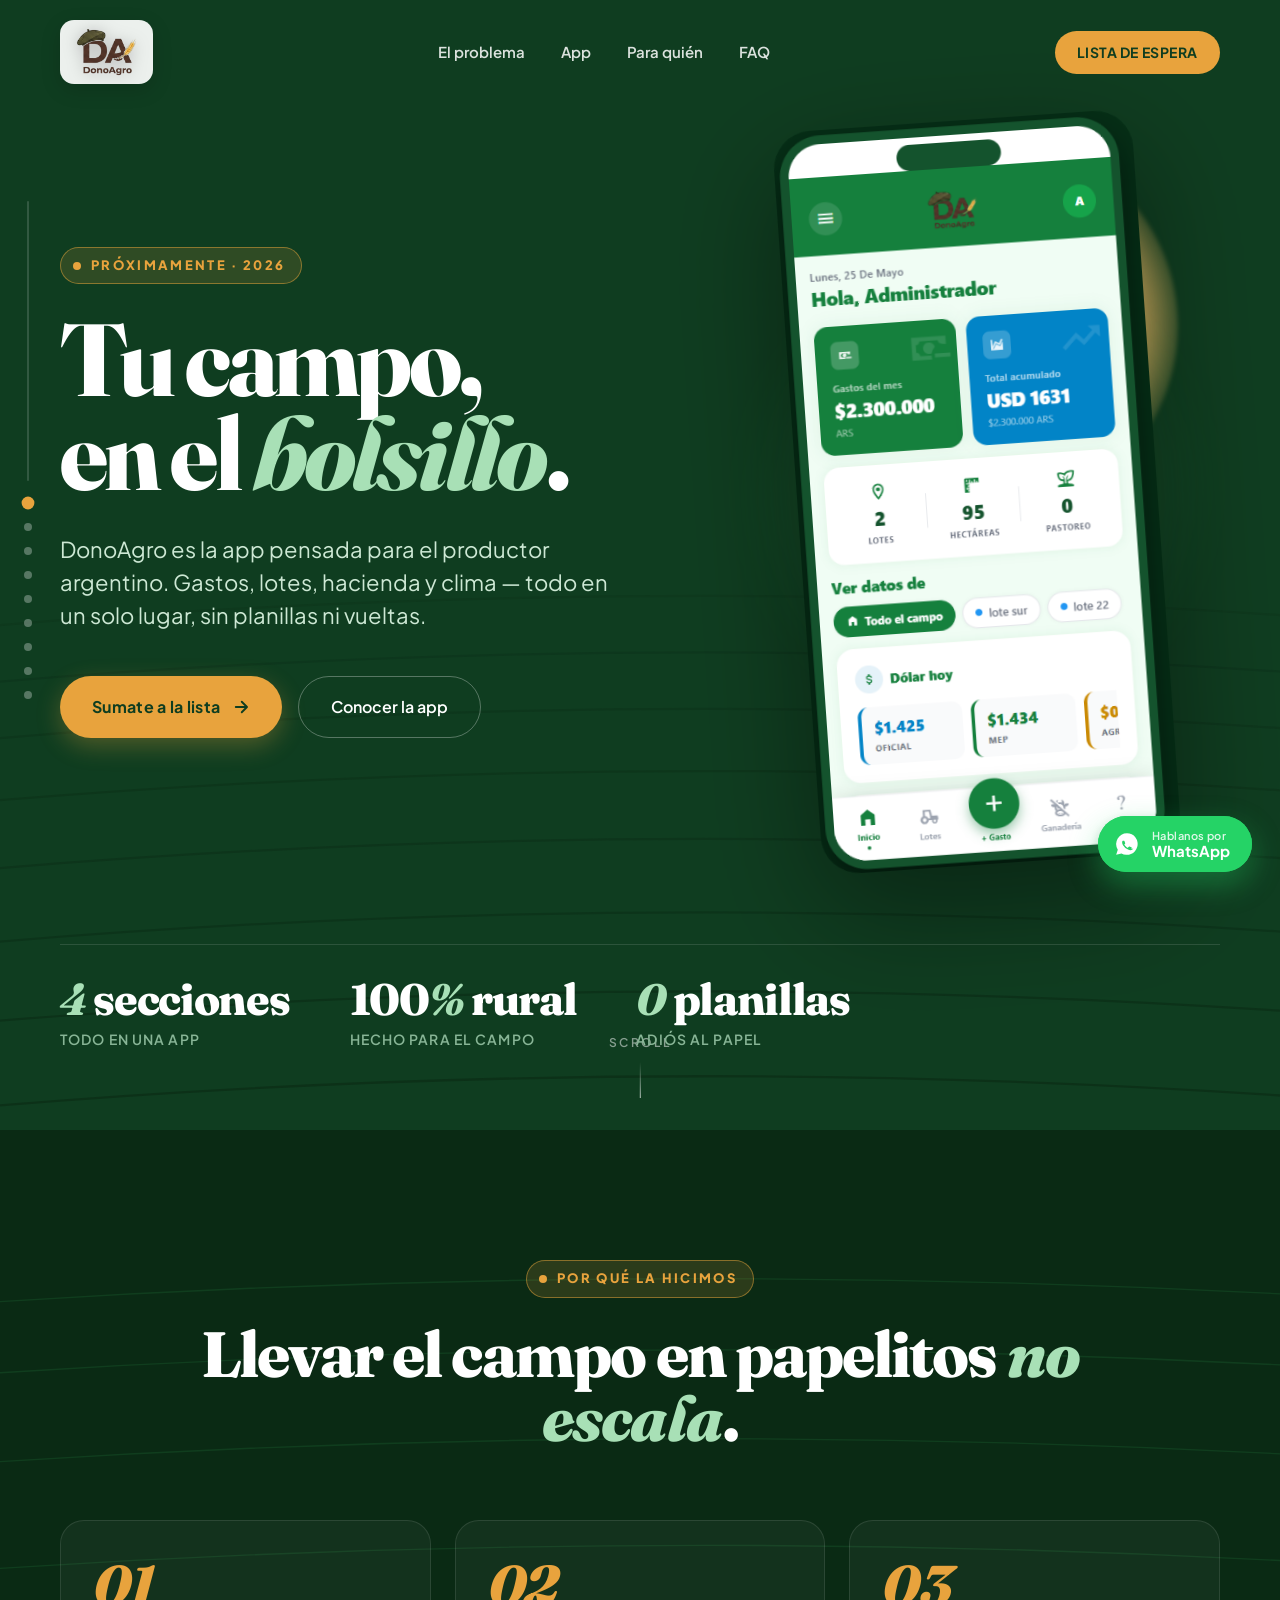
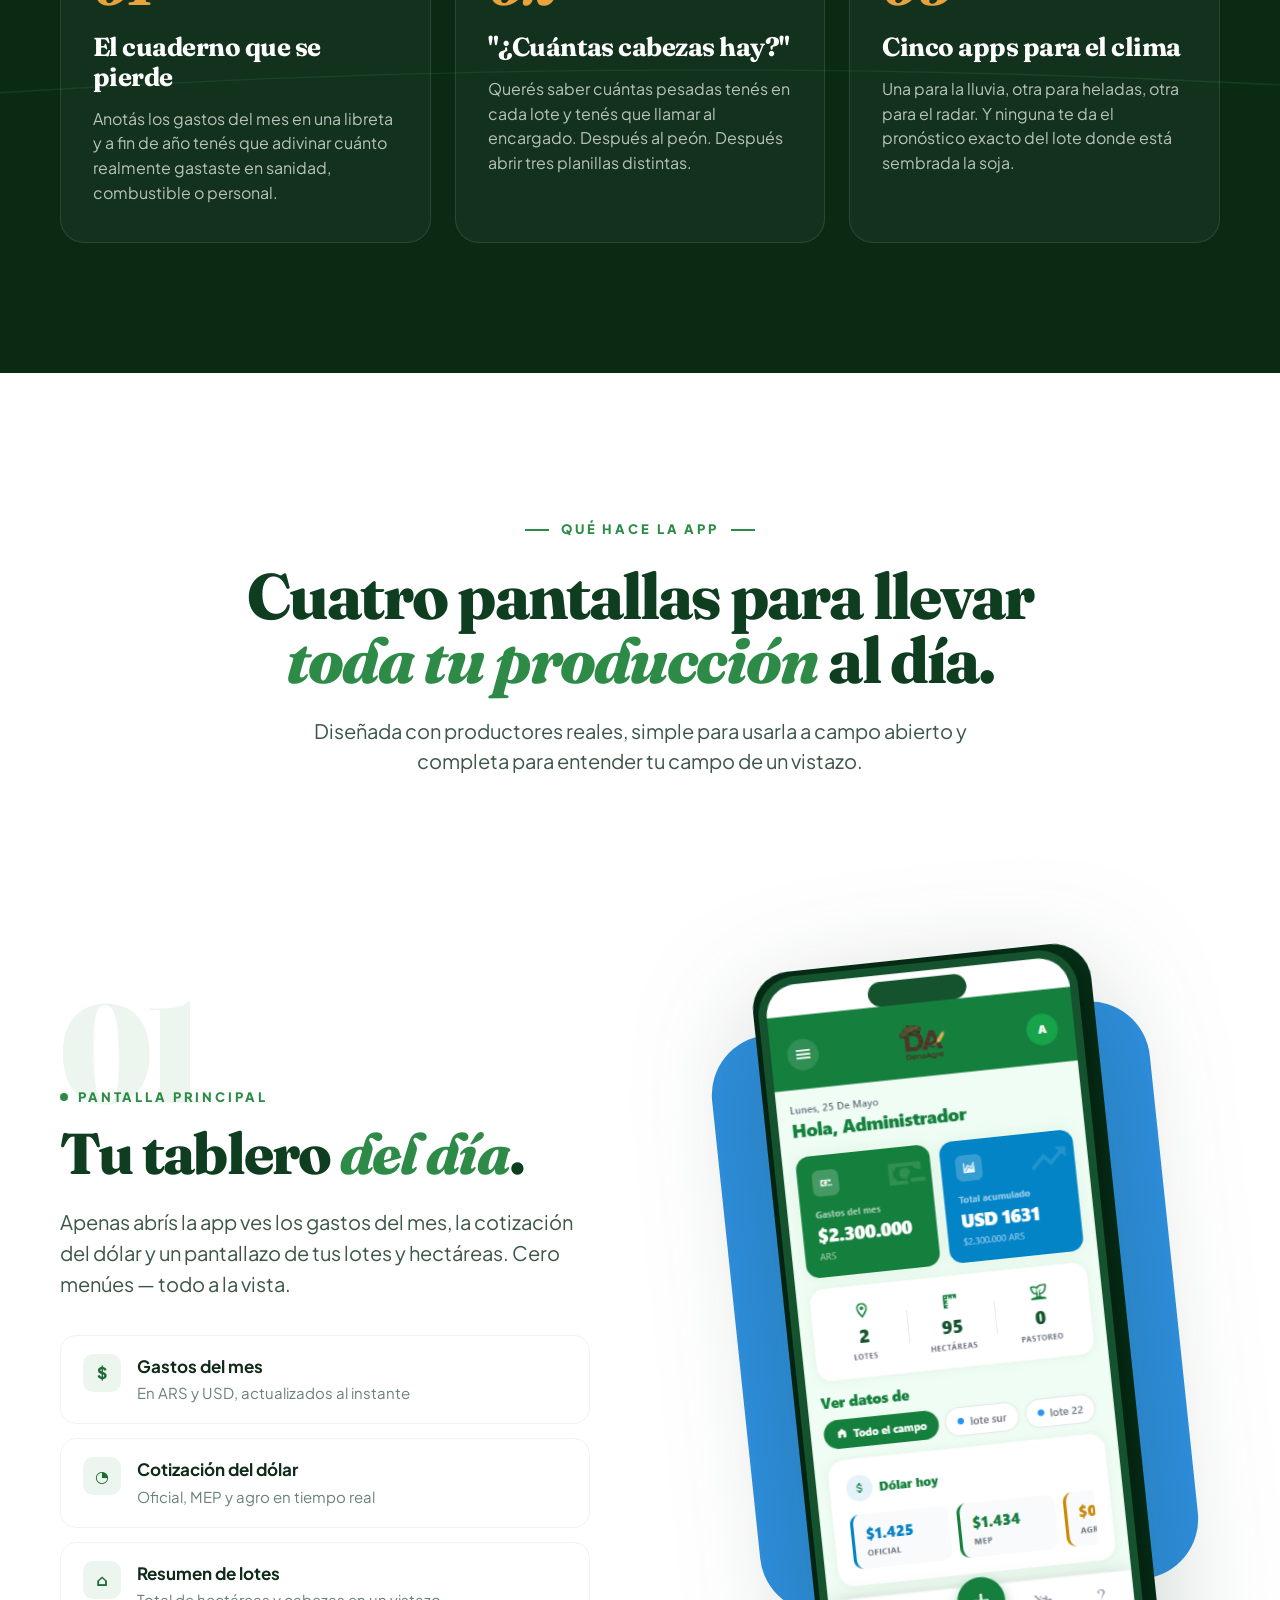
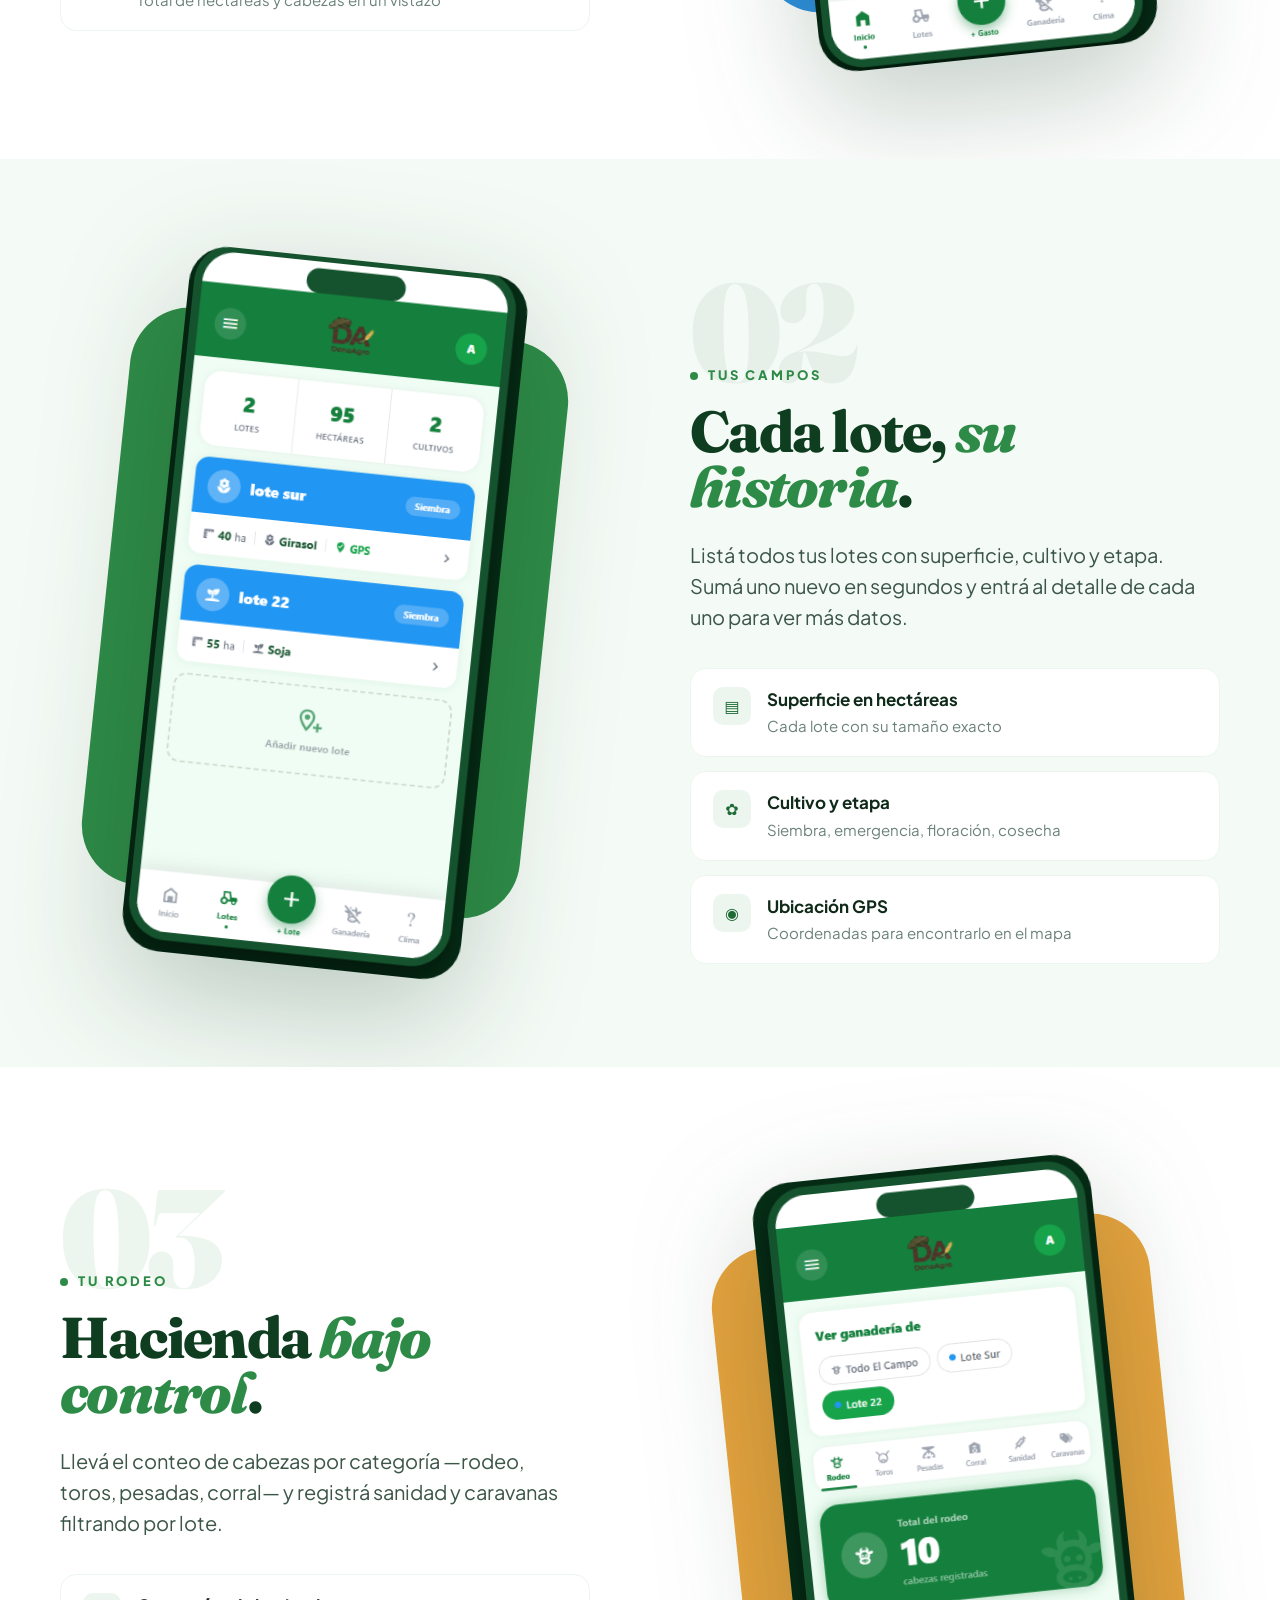
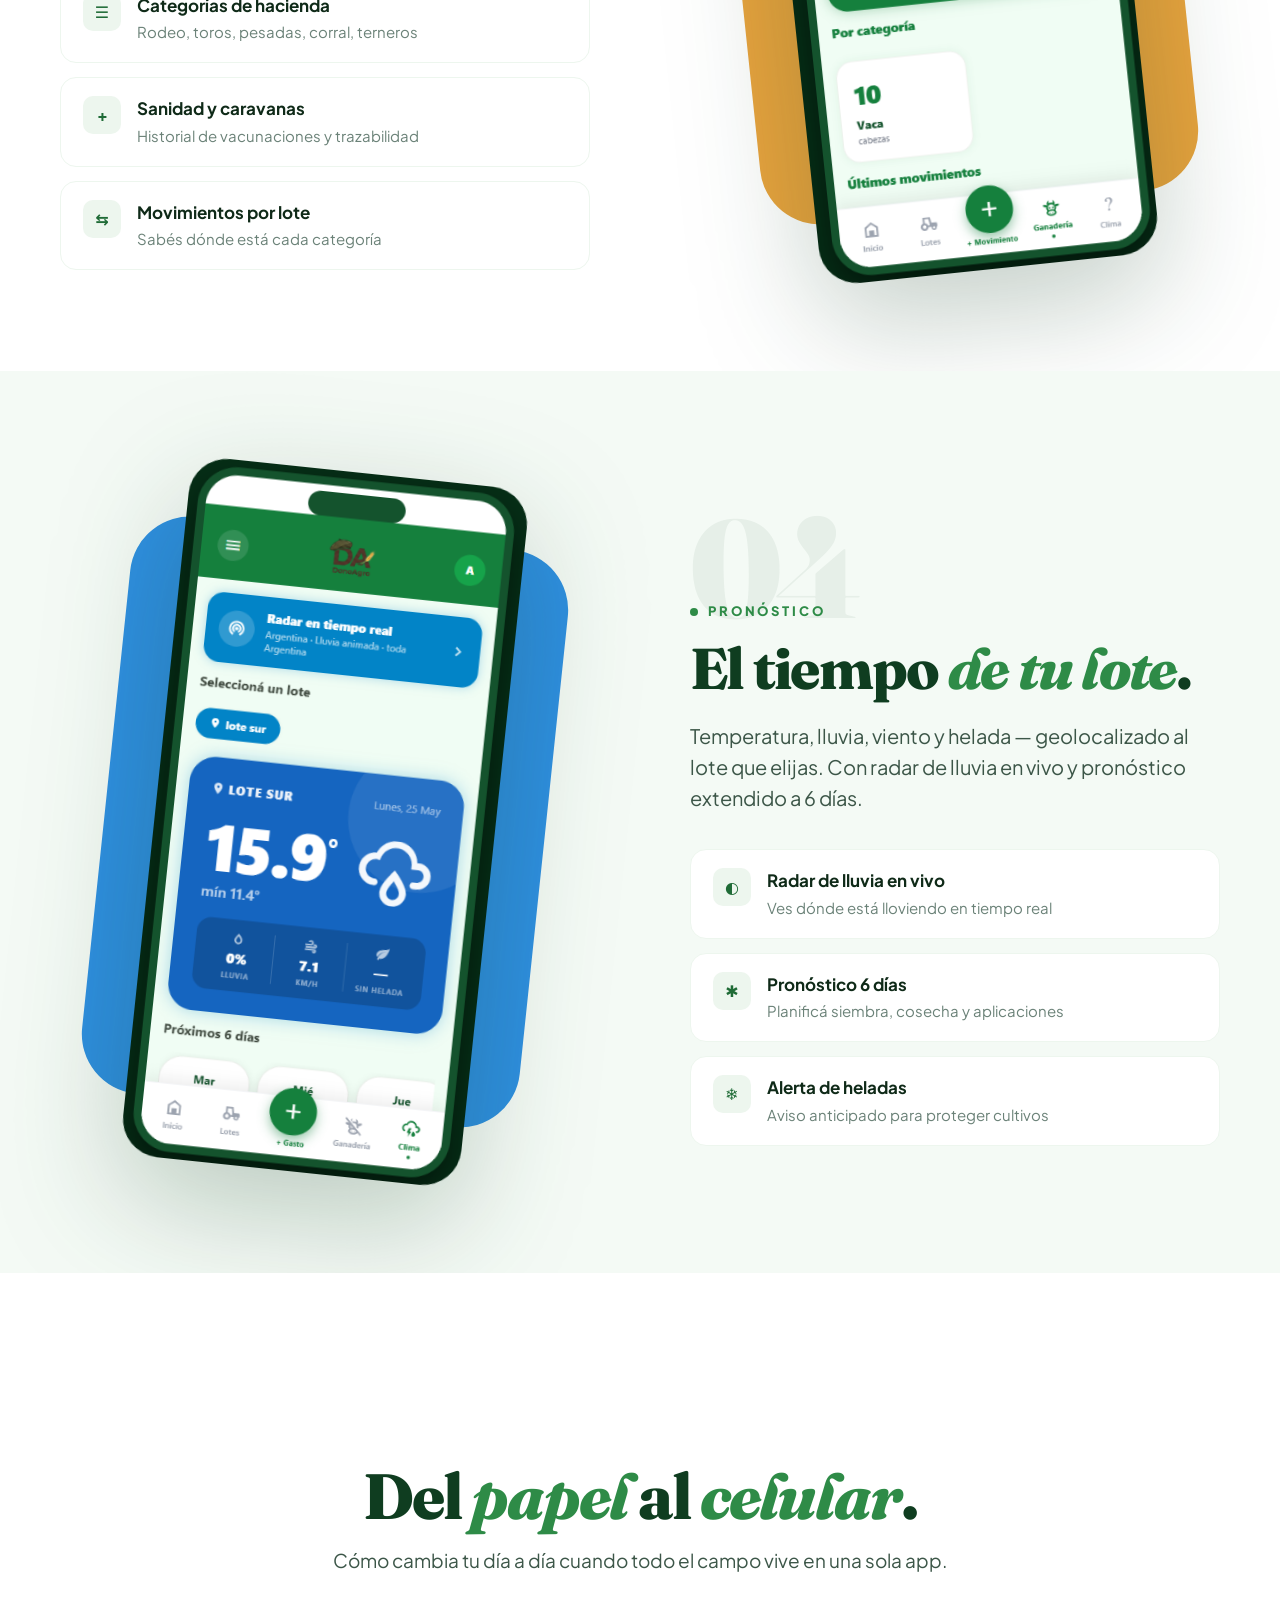
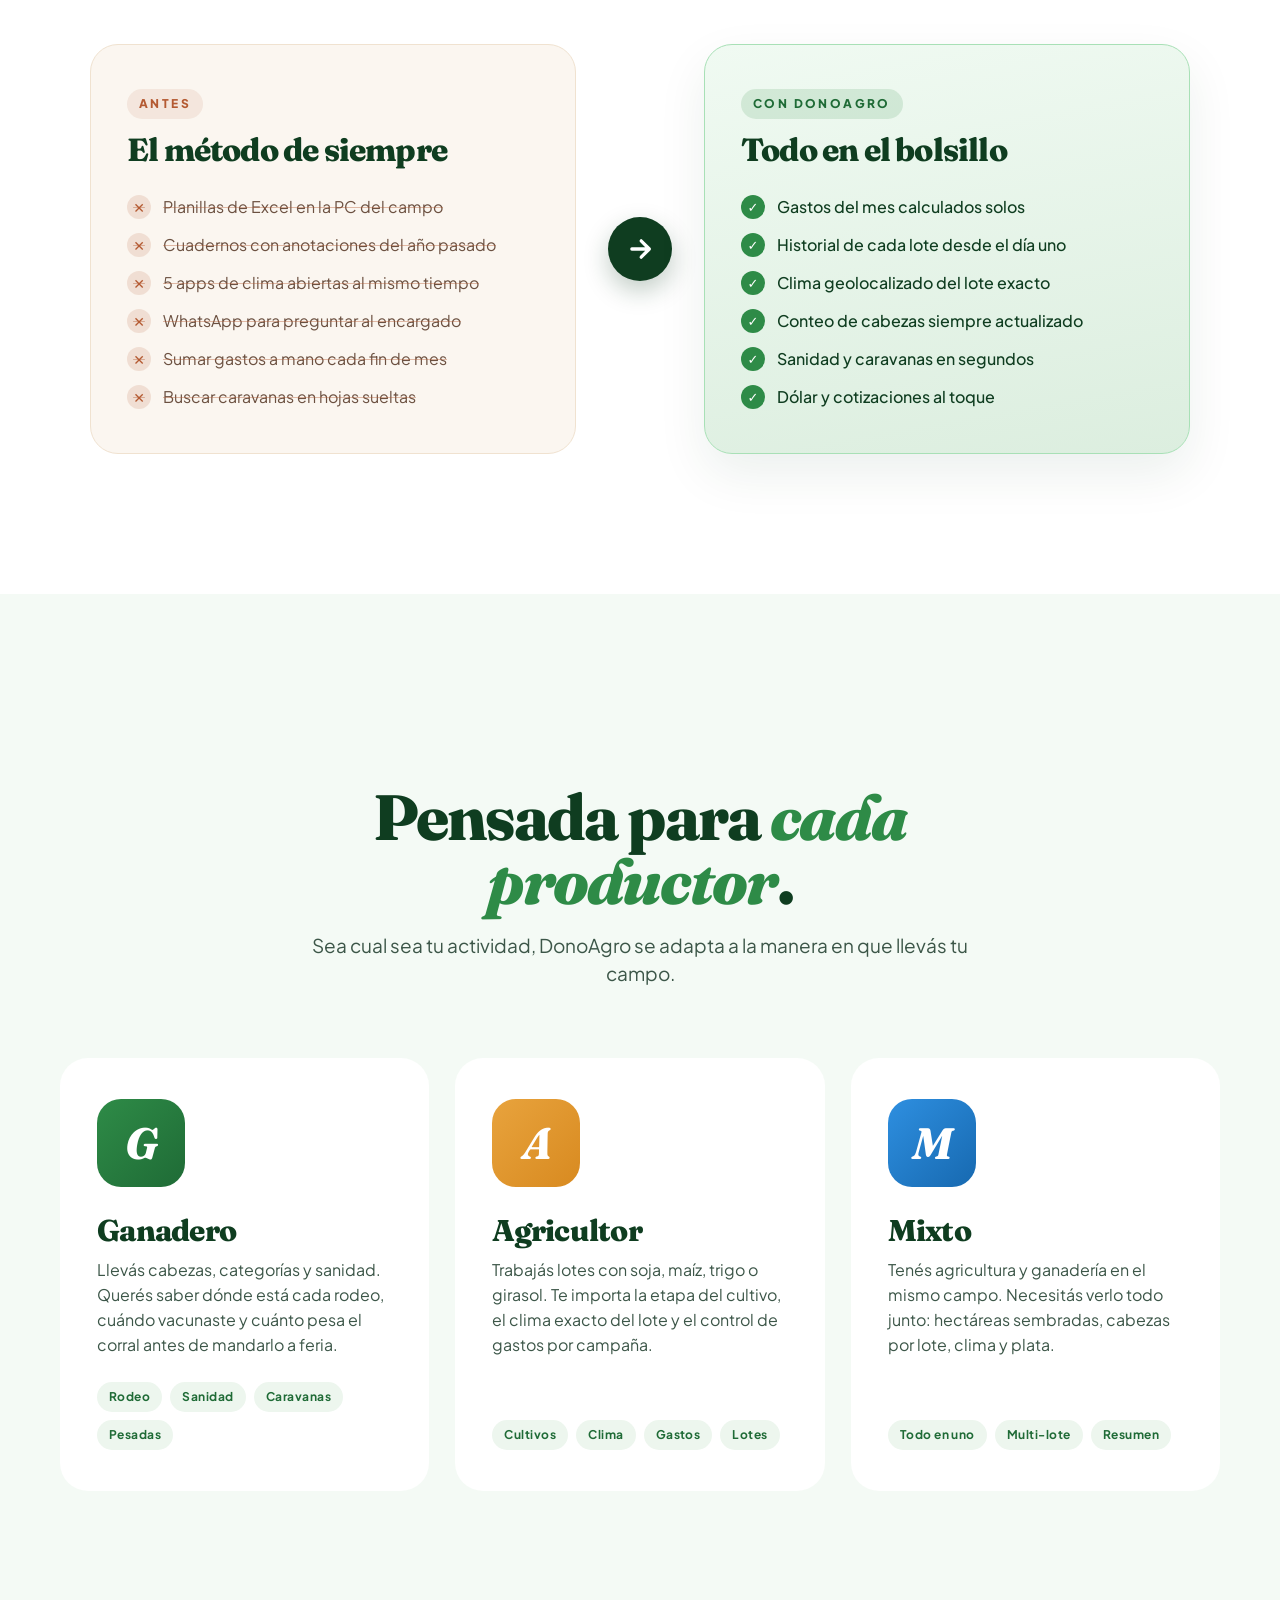
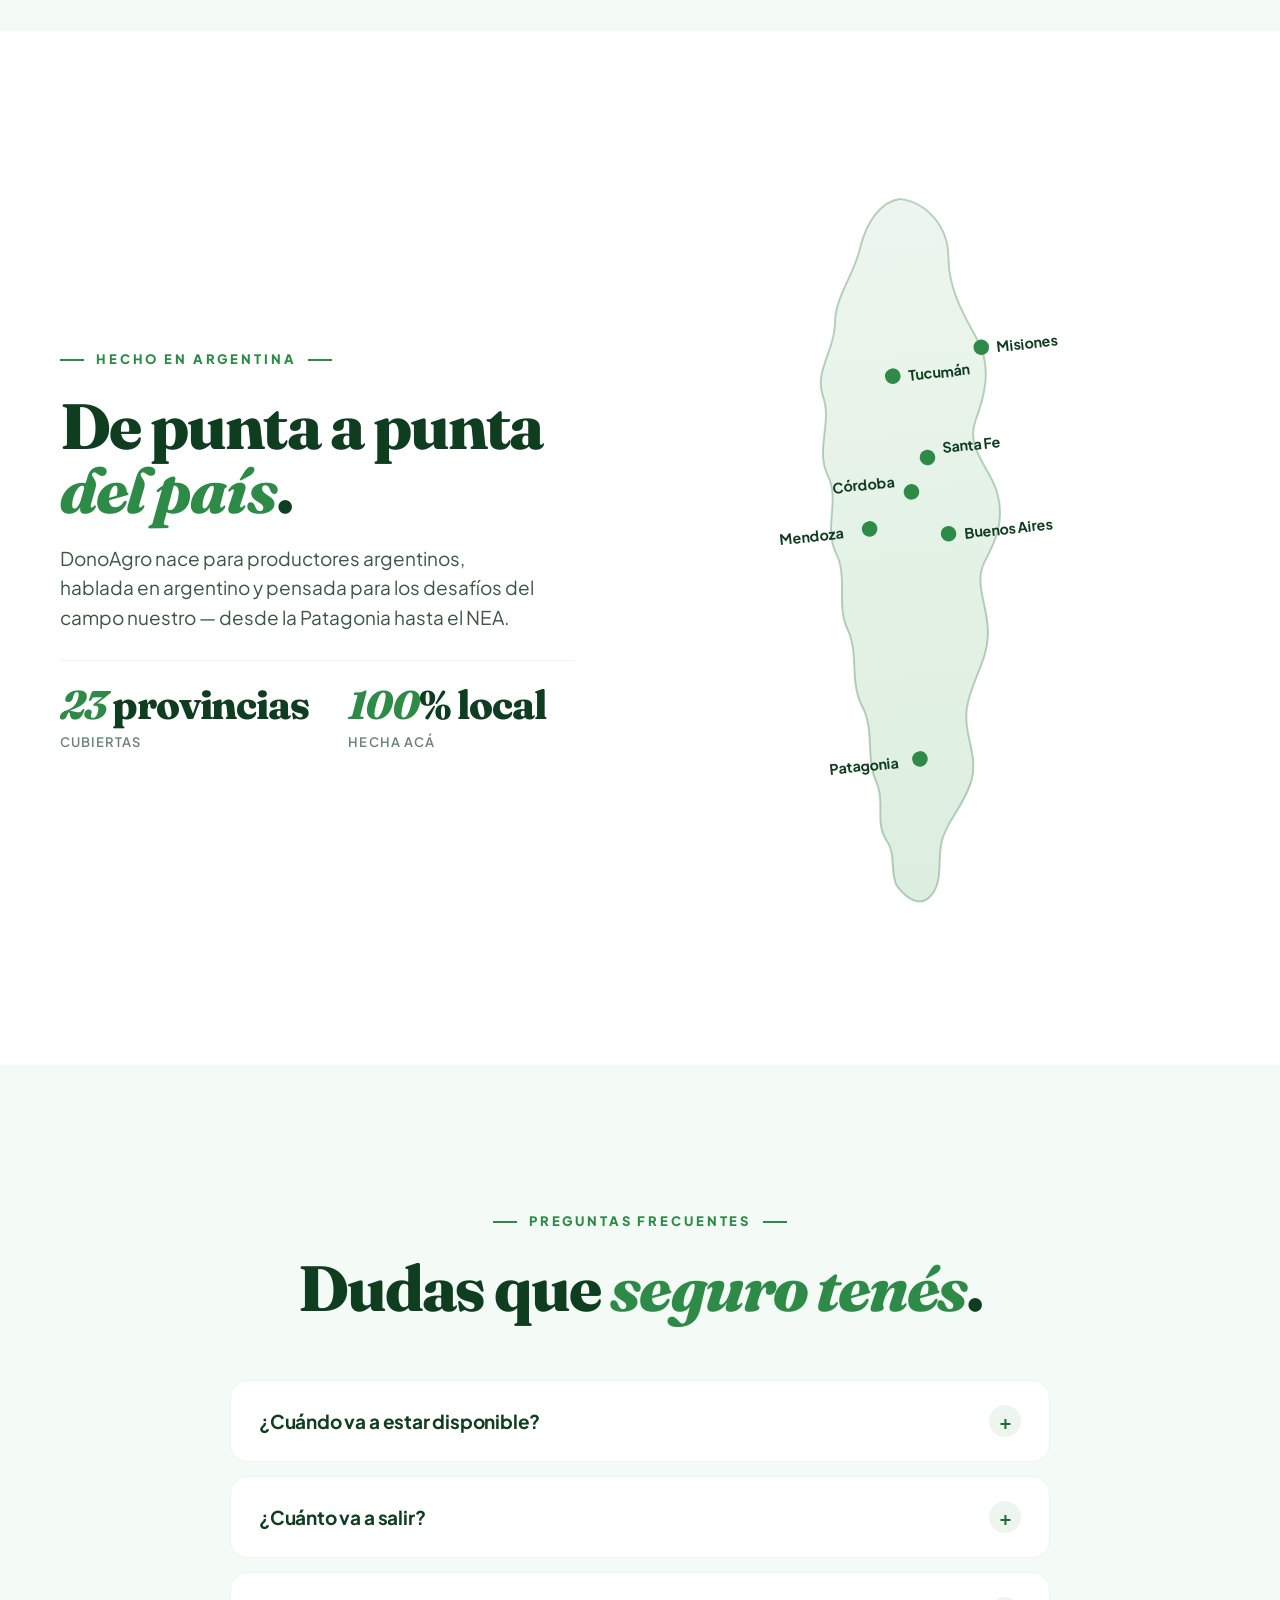
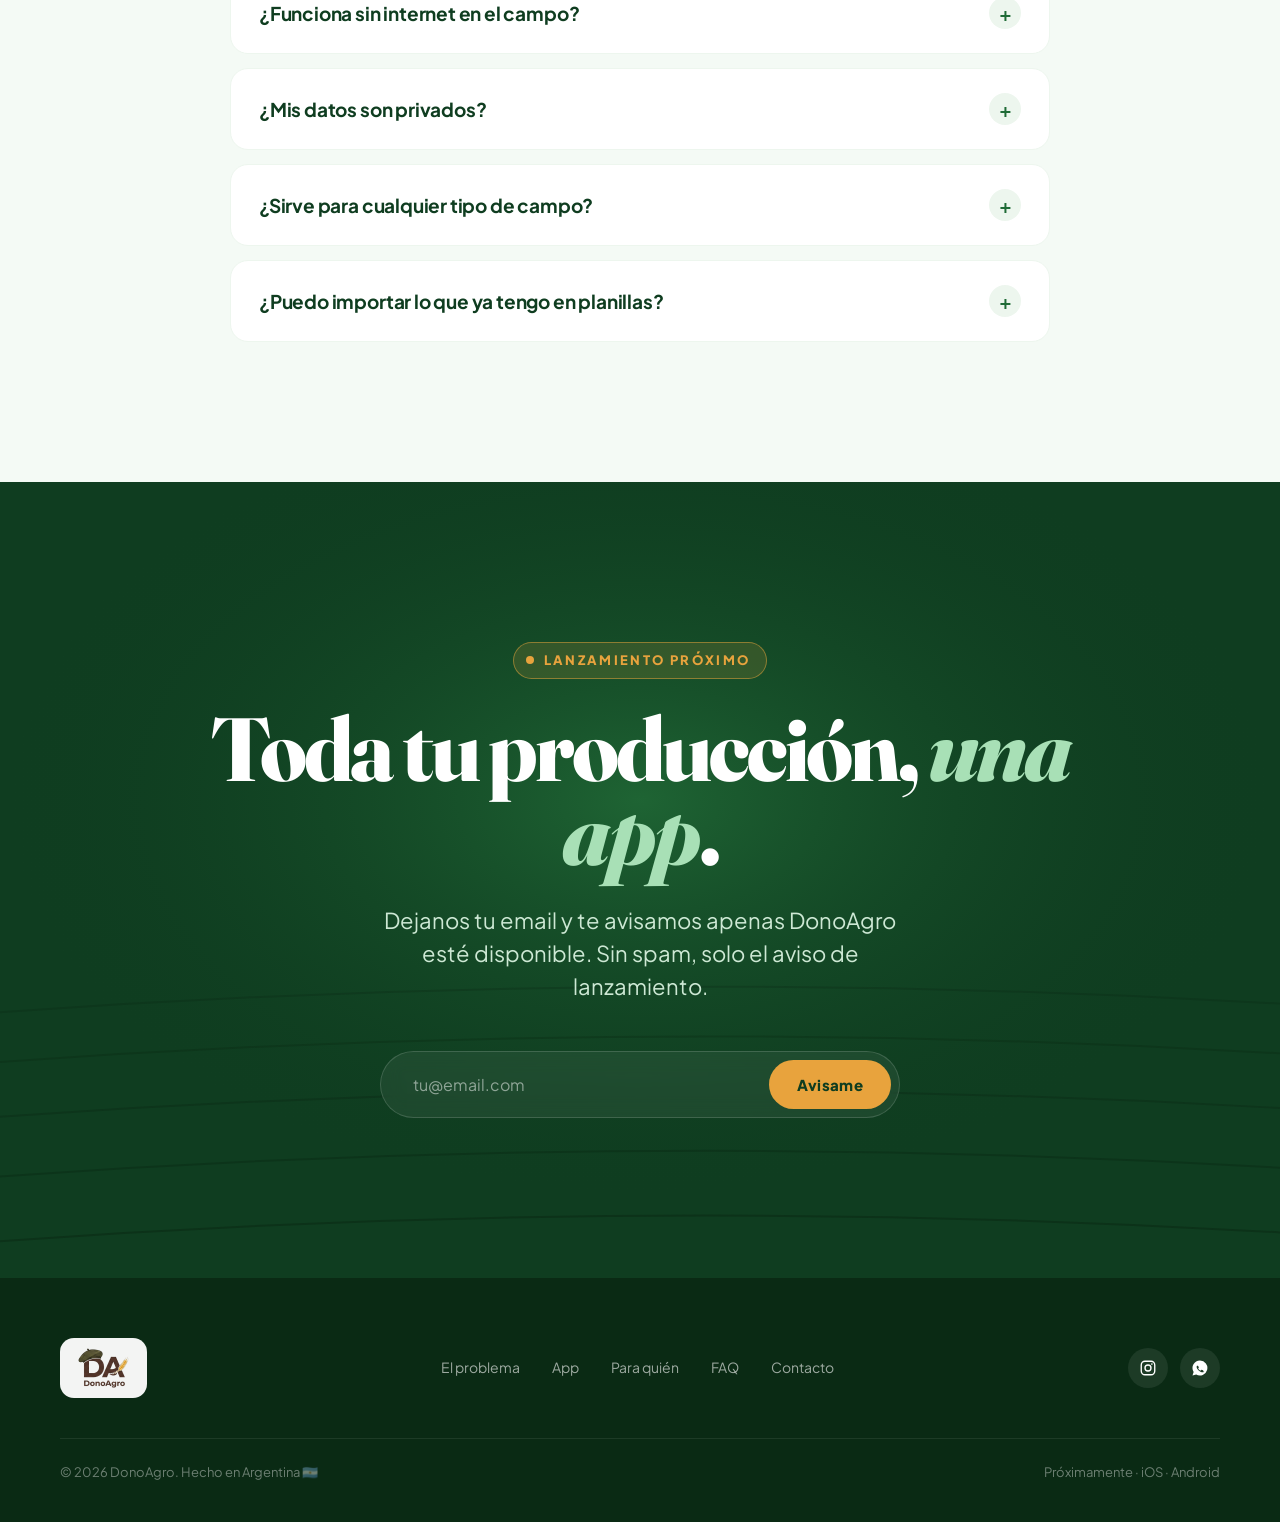
==== index.html @ b87e0fac "Add files via upload" ====
<!DOCTYPE html>
<html lang="es">
<head>
<meta charset="UTF-8" />
<title>DonoAgro · Tu campo en el bolsillo</title>
<meta name="viewport" content="width=device-width, initial-scale=1" />
<meta name="description" content="DonoAgro — la app para gestionar tu campo desde el celular. Gastos, lotes, hacienda y clima en un solo lugar." />
<link rel="preconnect" href="https://fonts.googleapis.com">
<link rel="preconnect" href="https://fonts.gstatic.com" crossorigin>
<link href="https://fonts.googleapis.com/css2?family=Plus+Jakarta+Sans:wght@400;500;600;700;800&family=Fraunces:ital,wght@0,400;0,700;0,800;0,900;1,700;1,800;1,900&display=swap" rel="stylesheet">
<link rel="stylesheet" href="landing.css" />
</head>
<body>

<!-- ============ SCROLL PROGRESS ============ -->
<aside class="scroll-progress" id="scrollProgress">
  <div class="scroll-progress-track">
    <div class="scroll-progress-bar" id="scrollBar"></div>
  </div>
  <div class="scroll-progress-dots">
    <a class="scroll-dot" href="#top" data-label="Inicio"></a>
    <a class="scroll-dot" href="#problema" data-label="El problema"></a>
    <a class="scroll-dot" href="#inicio" data-label="Tablero"></a>
    <a class="scroll-dot" href="#lotes" data-label="Lotes"></a>
    <a class="scroll-dot" href="#ganaderia" data-label="Ganadería"></a>
    <a class="scroll-dot" href="#clima" data-label="Clima"></a>
    <a class="scroll-dot" href="#paraquien" data-label="Para quién"></a>
    <a class="scroll-dot" href="#faq" data-label="FAQ"></a>
    <a class="scroll-dot" href="#cta" data-label="Sumate"></a>
  </div>
</aside>

<!-- ============ WHATSAPP FAB ============ -->
<a href="https://wa.me/5492954500470?text=Hola!%20Me%20interesa%20DonoAgro" class="wa-fab" target="_blank" rel="noopener" aria-label="Chatear por WhatsApp">
  <span class="wa-fab-pulse"></span>
  <svg width="26" height="26" viewBox="0 0 24 24" fill="#fff">
    <path d="M12 2a10 10 0 0 0-8.5 15.2L2 22l4.9-1.3A10 10 0 1 0 12 2Zm5.8 14.2c-.2.7-1.2 1.3-1.8 1.4-.5.1-1.1.1-1.8-.1-.4-.1-1-.3-1.7-.6a10 10 0 0 1-4-3.6c-.6-.9-1-1.9-1-2.7 0-.9.4-1.4.6-1.5.2-.2.4-.2.6-.2h.4c.1 0 .3 0 .5.4l.7 1.7c.1.2 0 .4 0 .5l-.3.4-.3.3c-.1.1-.2.2-.1.4l.7 1.1a4 4 0 0 0 2 1.7c.3.2.5.1.7-.1l.7-.8c.2-.2.4-.2.6-.1l1.6.7c.2.1.3.1.4.2 0 .2 0 .8-.2 1.4Z"/>
  </svg>
  <span class="wa-fab-text">
    <small>Hablanos por</small>
    WhatsApp
  </span>
</a>

<!-- ============ NAV ============ -->
<nav class="nav" id="nav">
  <a href="#top" class="nav-brand" aria-label="DonoAgro">
    <span class="nav-brand-halo">
      <img src="img/logo.png" alt="DonoAgro" />
    </span>
  </a>
  <div class="nav-links">
    <a href="#problema">El problema</a>
    <a href="#inicio">App</a>
    <a href="#paraquien">Para quién</a>
    <a href="#faq">FAQ</a>
  </div>
  <a href="#cta" class="nav-cta">Lista de espera</a>
</nav>

<!-- ============ HERO ============ -->
<header class="hero" id="top">
  <div class="hero-bg">
    <div class="hero-sun"></div>
    <div class="hero-rows">
      <svg viewBox="0 0 1440 600" preserveAspectRatio="none">
        <g stroke="#0A2A14" fill="none" stroke-width="2">
          <path d="M -100 60  Q 720 0   1540 50"  stroke-opacity="0.22"/>
          <path d="M -100 110 Q 720 50  1540 100" stroke-opacity="0.26"/>
          <path d="M -100 160 Q 720 100 1540 150" stroke-opacity="0.30"/>
          <path d="M -100 215 Q 720 155 1540 205" stroke-opacity="0.34"/>
          <path d="M -100 275 Q 720 215 1540 265" stroke-opacity="0.40"/>
          <path d="M -100 340 Q 720 280 1540 330" stroke-opacity="0.46"/>
          <path d="M -100 410 Q 720 350 1540 400" stroke-opacity="0.54"/>
          <path d="M -100 485 Q 720 425 1540 475" stroke-opacity="0.62"/>
          <path d="M -100 565 Q 720 505 1540 555" stroke-opacity="0.70"/>
        </g>
      </svg>
    </div>
  </div>

  <div class="hero-inner">
    <div class="hero-copy">
      <div class="hero-tag">
        <span class="hero-tag-dot"></span>
        Próximamente · 2026
      </div>
      <h1 class="serif">
        Tu campo,<br/>
        en el <em>bolsillo</em>.
      </h1>
      <p>
        DonoAgro es la app pensada para el productor argentino.
        Gastos, lotes, hacienda y clima — todo en un solo lugar, sin planillas ni vueltas.
      </p>
      <div class="hero-actions">
        <a href="#cta" class="btn-primary">
          Sumate a la lista
          <svg width="18" height="18" viewBox="0 0 24 24" fill="none">
            <path d="M5 12h14M13 5l7 7-7 7" stroke="currentColor" stroke-width="2.5" stroke-linecap="round" stroke-linejoin="round"/>
          </svg>
        </a>
        <a href="#inicio" class="btn-secondary">Conocer la app</a>
      </div>
    </div>

    <div class="hero-phone-wrap">
      <div class="hero-phone-glow"></div>
      <img src="img/inicio.png" alt="App DonoAgro" class="hero-phone" />
    </div>
  </div>

  <div class="hero-stats">
    <div>
      <div class="hero-stat-num"><em>4</em> secciones</div>
      <div class="hero-stat-label">Todo en una app</div>
    </div>
    <div>
      <div class="hero-stat-num">100<em>%</em> rural</div>
      <div class="hero-stat-label">Hecho para el campo</div>
    </div>
    <div>
      <div class="hero-stat-num"><em>0</em> planillas</div>
      <div class="hero-stat-label">Adiós al papel</div>
    </div>
  </div>

  <div class="hero-scroll">
    <span>Scroll</span>
    <span class="hero-scroll-line"></span>
  </div>
</header>

<!-- ============ PROBLEM SECTION ============ -->
<section class="problem" id="problema">
  <svg class="problem-bg" viewBox="0 0 1440 800" preserveAspectRatio="none">
    <g stroke="#1F6B36" fill="none" stroke-width="1.5">
      <path d="M -100 200 Q 720 140 1540 190"/>
      <path d="M -100 280 Q 720 220 1540 270"/>
      <path d="M -100 380 Q 720 320 1540 370"/>
      <path d="M -100 500 Q 720 440 1540 490"/>
      <path d="M -100 640 Q 720 580 1540 630"/>
    </g>
  </svg>
  <div class="problem-inner">
    <div class="problem-head">
      <div class="problem-kicker reveal">
        <span class="hero-tag-dot"></span>
        Por qué la hicimos
      </div>
      <h2 class="serif reveal delay-1">Llevar el campo en papelitos <em>no escala</em>.</h2>
    </div>
    <div class="problem-grid">
      <article class="problem-card reveal">
        <div class="problem-card-num">01</div>
        <h4>El cuaderno que se pierde</h4>
        <p>Anotás los gastos del mes en una libreta y a fin de año tenés que adivinar cuánto realmente gastaste en sanidad, combustible o personal.</p>
      </article>
      <article class="problem-card reveal delay-1">
        <div class="problem-card-num">02</div>
        <h4>"¿Cuántas cabezas hay?"</h4>
        <p>Querés saber cuántas pesadas tenés en cada lote y tenés que llamar al encargado. Después al peón. Después abrir tres planillas distintas.</p>
      </article>
      <article class="problem-card reveal delay-2">
        <div class="problem-card-num">03</div>
        <h4>Cinco apps para el clima</h4>
        <p>Una para la lluvia, otra para heladas, otra para el radar. Y ninguna te da el pronóstico exacto del lote donde está sembrada la soja.</p>
      </article>
    </div>
  </div>
</section>

<!-- ============ INTRO ============ -->
<section class="intro">
  <div class="intro-kicker">Qué hace la app</div>
  <h2 class="serif">Cuatro pantallas para llevar <em>toda tu producción</em> al día.</h2>
  <p>Diseñada con productores reales, simple para usarla a campo abierto y completa para entender tu campo de un vistazo.</p>
</section>

<!-- ============ FEATURE 1 — INICIO ============ -->
<section class="feature" id="inicio">
  <div class="feature-inner">
    <div class="feature-copy">
      <div class="feature-num serif reveal">01</div>
      <div class="feature-kicker reveal delay-1">
        <span class="feature-kicker-dot"></span>
        Pantalla principal
      </div>
      <h3 class="serif reveal delay-1">Tu tablero <em>del día</em>.</h3>
      <p class="reveal delay-2">
        Apenas abrís la app ves los gastos del mes, la cotización del dólar y un pantallazo
        de tus lotes y hectáreas. Cero menúes — todo a la vista.
      </p>
      <ul class="feature-list">
        <li class="reveal delay-2">
          <span class="feature-list-ico">$</span>
          <div class="feature-list-text">
            <strong>Gastos del mes</strong>
            <span>En ARS y USD, actualizados al instante</span>
          </div>
        </li>
        <li class="reveal delay-3">
          <span class="feature-list-ico">◔</span>
          <div class="feature-list-text">
            <strong>Cotización del dólar</strong>
            <span>Oficial, MEP y agro en tiempo real</span>
          </div>
        </li>
        <li class="reveal delay-3">
          <span class="feature-list-ico">⌂</span>
          <div class="feature-list-text">
            <strong>Resumen de lotes</strong>
            <span>Total de hectáreas y cabezas en un vistazo</span>
          </div>
        </li>
      </ul>
    </div>
    <div class="feature-phone-wrap">
      <div class="feature-phone-accent reveal-phone" style="background: var(--blue);"></div>
      <img src="img/inicio.png" alt="Pantalla de inicio" class="feature-phone reveal-phone" />
    </div>
  </div>
</section>

<!-- ============ FEATURE 2 — LOTES (reverse) ============ -->
<section class="feature reverse" id="lotes">
  <div class="feature-inner">
    <div class="feature-copy">
      <div class="feature-num serif reveal">02</div>
      <div class="feature-kicker reveal delay-1">
        <span class="feature-kicker-dot"></span>
        Tus campos
      </div>
      <h3 class="serif reveal delay-1">Cada lote, <em>su historia</em>.</h3>
      <p class="reveal delay-2">
        Listá todos tus lotes con superficie, cultivo y etapa. Sumá uno nuevo en segundos
        y entrá al detalle de cada uno para ver más datos.
      </p>
      <ul class="feature-list">
        <li class="reveal delay-2">
          <span class="feature-list-ico">▤</span>
          <div class="feature-list-text">
            <strong>Superficie en hectáreas</strong>
            <span>Cada lote con su tamaño exacto</span>
          </div>
        </li>
        <li class="reveal delay-3">
          <span class="feature-list-ico">✿</span>
          <div class="feature-list-text">
            <strong>Cultivo y etapa</strong>
            <span>Siembra, emergencia, floración, cosecha</span>
          </div>
        </li>
        <li class="reveal delay-3">
          <span class="feature-list-ico">◉</span>
          <div class="feature-list-text">
            <strong>Ubicación GPS</strong>
            <span>Coordenadas para encontrarlo en el mapa</span>
          </div>
        </li>
      </ul>
    </div>
    <div class="feature-phone-wrap">
      <div class="feature-phone-accent reveal-phone" style="background: var(--green-bright);"></div>
      <img src="img/lotes.png" alt="Pantalla de lotes" class="feature-phone reveal-phone" />
    </div>
  </div>
</section>

<!-- ============ FEATURE 3 — GANADERÍA ============ -->
<section class="feature" id="ganaderia">
  <div class="feature-inner">
    <div class="feature-copy">
      <div class="feature-num serif reveal">03</div>
      <div class="feature-kicker reveal delay-1">
        <span class="feature-kicker-dot"></span>
        Tu rodeo
      </div>
      <h3 class="serif reveal delay-1">Hacienda <em>bajo control</em>.</h3>
      <p class="reveal delay-2">
        Llevá el conteo de cabezas por categoría —rodeo, toros, pesadas, corral— y registrá
        sanidad y caravanas filtrando por lote.
      </p>
      <ul class="feature-list">
        <li class="reveal delay-2">
          <span class="feature-list-ico">☰</span>
          <div class="feature-list-text">
            <strong>Categorías de hacienda</strong>
            <span>Rodeo, toros, pesadas, corral, terneros</span>
          </div>
        </li>
        <li class="reveal delay-3">
          <span class="feature-list-ico">+</span>
          <div class="feature-list-text">
            <strong>Sanidad y caravanas</strong>
            <span>Historial de vacunaciones y trazabilidad</span>
          </div>
        </li>
        <li class="reveal delay-3">
          <span class="feature-list-ico">⇆</span>
          <div class="feature-list-text">
            <strong>Movimientos por lote</strong>
            <span>Sabés dónde está cada categoría</span>
          </div>
        </li>
      </ul>
    </div>
    <div class="feature-phone-wrap">
      <div class="feature-phone-accent reveal-phone" style="background: var(--amber);"></div>
      <img src="img/ganaderia.png" alt="Pantalla de ganadería" class="feature-phone reveal-phone" />
    </div>
  </div>
</section>

<!-- ============ FEATURE 4 — CLIMA (reverse) ============ -->
<section class="feature reverse" id="clima">
  <div class="feature-inner">
    <div class="feature-copy">
      <div class="feature-num serif reveal">04</div>
      <div class="feature-kicker reveal delay-1">
        <span class="feature-kicker-dot"></span>
        Pronóstico
      </div>
      <h3 class="serif reveal delay-1">El tiempo <em>de tu lote</em>.</h3>
      <p class="reveal delay-2">
        Temperatura, lluvia, viento y helada — geolocalizado al lote que elijas.
        Con radar de lluvia en vivo y pronóstico extendido a 6 días.
      </p>
      <ul class="feature-list">
        <li class="reveal delay-2">
          <span class="feature-list-ico">◐</span>
          <div class="feature-list-text">
            <strong>Radar de lluvia en vivo</strong>
            <span>Ves dónde está lloviendo en tiempo real</span>
          </div>
        </li>
        <li class="reveal delay-3">
          <span class="feature-list-ico">✱</span>
          <div class="feature-list-text">
            <strong>Pronóstico 6 días</strong>
            <span>Planificá siembra, cosecha y aplicaciones</span>
          </div>
        </li>
        <li class="reveal delay-3">
          <span class="feature-list-ico">❄</span>
          <div class="feature-list-text">
            <strong>Alerta de heladas</strong>
            <span>Aviso anticipado para proteger cultivos</span>
          </div>
        </li>
      </ul>
    </div>
    <div class="feature-phone-wrap">
      <div class="feature-phone-accent reveal-phone" style="background: var(--blue);"></div>
      <img src="img/clima.png" alt="Pantalla de clima" class="feature-phone reveal-phone" />
    </div>
  </div>
</section>

<!-- ============ BEFORE / AFTER ============ -->
<section class="compare" id="compare">
  <div class="compare-head">
    <div class="compare-kicker reveal">Antes vs Después</div>
    <h2 class="serif reveal delay-1">Del <em>papel</em> al <em>celular</em>.</h2>
    <p class="reveal delay-2">Cómo cambia tu día a día cuando todo el campo vive en una sola app.</p>
  </div>
  <div class="compare-grid">
    <div class="compare-col compare-before reveal">
      <span class="compare-col-tag">Antes</span>
      <h4 class="serif">El método de siempre</h4>
      <ul>
        <li><span>✕</span><span>Planillas de Excel en la PC del campo</span></li>
        <li><span>✕</span><span>Cuadernos con anotaciones del año pasado</span></li>
        <li><span>✕</span><span>5 apps de clima abiertas al mismo tiempo</span></li>
        <li><span>✕</span><span>WhatsApp para preguntar al encargado</span></li>
        <li><span>✕</span><span>Sumar gastos a mano cada fin de mes</span></li>
        <li><span>✕</span><span>Buscar caravanas en hojas sueltas</span></li>
      </ul>
    </div>
    <div class="compare-arrow reveal delay-1">
      <div class="compare-arrow-circle">
        <svg width="28" height="28" viewBox="0 0 24 24" fill="none">
          <path d="M5 12h14M13 5l7 7-7 7" stroke="#fff" stroke-width="2.8" stroke-linecap="round" stroke-linejoin="round"/>
        </svg>
      </div>
    </div>
    <div class="compare-col compare-after reveal delay-2">
      <span class="compare-col-tag">Con DonoAgro</span>
      <h4 class="serif">Todo en el bolsillo</h4>
      <ul>
        <li><span>✓</span><span>Gastos del mes calculados solos</span></li>
        <li><span>✓</span><span>Historial de cada lote desde el día uno</span></li>
        <li><span>✓</span><span>Clima geolocalizado del lote exacto</span></li>
        <li><span>✓</span><span>Conteo de cabezas siempre actualizado</span></li>
        <li><span>✓</span><span>Sanidad y caravanas en segundos</span></li>
        <li><span>✓</span><span>Dólar y cotizaciones al toque</span></li>
      </ul>
    </div>
  </div>
</section>

<!-- ============ PERSONAS ============ -->
<section class="personas" id="paraquien">
  <div class="personas-head">
    <div class="compare-kicker reveal">Para quién es</div>
    <h2 class="serif reveal delay-1">Pensada para <em>cada productor</em>.</h2>
    <p class="reveal delay-2">Sea cual sea tu actividad, DonoAgro se adapta a la manera en que llevás tu campo.</p>
  </div>
  <div class="personas-grid">
    <article class="persona reveal">
      <div class="persona-illo a">G</div>
      <h4 class="serif">Ganadero</h4>
      <p>Llevás cabezas, categorías y sanidad. Querés saber dónde está cada rodeo, cuándo vacunaste y cuánto pesa el corral antes de mandarlo a feria.</p>
      <div class="persona-tags">
        <span class="persona-tag">Rodeo</span>
        <span class="persona-tag">Sanidad</span>
        <span class="persona-tag">Caravanas</span>
        <span class="persona-tag">Pesadas</span>
      </div>
    </article>
    <article class="persona reveal delay-1">
      <div class="persona-illo b">A</div>
      <h4 class="serif">Agricultor</h4>
      <p>Trabajás lotes con soja, maíz, trigo o girasol. Te importa la etapa del cultivo, el clima exacto del lote y el control de gastos por campaña.</p>
      <div class="persona-tags">
        <span class="persona-tag">Cultivos</span>
        <span class="persona-tag">Clima</span>
        <span class="persona-tag">Gastos</span>
        <span class="persona-tag">Lotes</span>
      </div>
    </article>
    <article class="persona reveal delay-2">
      <div class="persona-illo c">M</div>
      <h4 class="serif">Mixto</h4>
      <p>Tenés agricultura y ganadería en el mismo campo. Necesitás verlo todo junto: hectáreas sembradas, cabezas por lote, clima y plata.</p>
      <div class="persona-tags">
        <span class="persona-tag">Todo en uno</span>
        <span class="persona-tag">Multi-lote</span>
        <span class="persona-tag">Resumen</span>
      </div>
    </article>
  </div>
</section>

<!-- ============ MAP — HECHO EN ARGENTINA ============ -->
<section class="map-section" id="mapa">
  <div class="map-inner">
    <div class="map-copy">
      <div class="compare-kicker reveal">Hecho en Argentina</div>
      <h2 class="serif reveal delay-1">De punta a punta <em>del país</em>.</h2>
      <p class="reveal delay-2">DonoAgro nace para productores argentinos, hablada en argentino y pensada para los desafíos del campo nuestro — desde la Patagonia hasta el NEA.</p>
      <div class="map-stats reveal delay-2">
        <div>
          <div class="map-stat-num"><em>23</em> provincias</div>
          <div class="map-stat-label">Cubiertas</div>
        </div>
        <div>
          <div class="map-stat-num"><em>100</em>% local</div>
          <div class="map-stat-label">Hecha acá</div>
        </div>
      </div>
    </div>
    <div class="map-vis reveal-phone">
      <svg class="map-svg" viewBox="0 0 400 580" xmlns="http://www.w3.org/2000/svg">
        <!-- Stylized Argentina silhouette -->
        <defs>
          <linearGradient id="mapFill" x1="0" y1="0" x2="0" y2="1">
            <stop offset="0%" stop-color="#EDF6EE"/>
            <stop offset="100%" stop-color="#DCEEDF"/>
          </linearGradient>
        </defs>
        <path d="M 200 20
                 C 220 25, 235 45, 232 70
                 C 230 95, 240 115, 248 135
                 C 256 155, 250 175, 240 195
                 C 230 215, 245 230, 250 250
                 C 255 275, 245 290, 235 305
                 C 225 320, 235 340, 232 360
                 C 230 380, 215 395, 210 415
                 C 205 435, 215 450, 208 470
                 C 200 490, 185 500, 180 515
                 C 175 530, 178 545, 168 555
                 C 158 565, 148 555, 142 545
                 C 138 535, 144 520, 138 510
                 C 130 495, 140 480, 135 465
                 C 128 445, 138 425, 130 405
                 C 122 385, 132 365, 125 345
                 C 118 325, 130 305, 122 285
                 C 115 265, 130 245, 122 225
                 C 115 205, 130 185, 125 165
                 C 120 145, 138 130, 140 110
                 C 142 90, 158 75, 165 55
                 C 172 35, 185 20, 200 20 Z"
              fill="url(#mapFill)" stroke="#1F6B36" stroke-width="1.5" stroke-opacity="0.3"/>

        <!-- City pins -->
        <!-- Buenos Aires -->
        <circle class="map-pin-ring" cx="210" cy="280" r="4"/>
        <circle class="map-pin" cx="210" cy="280" r="6"/>
        <text x="222" y="285" font-size="11" font-weight="700" fill="#0F3D20">Buenos Aires</text>

        <!-- Córdoba -->
        <circle class="map-pin-ring" cx="185" cy="245" r="4" style="animation-delay: 0.4s"/>
        <circle class="map-pin" cx="185" cy="245" r="6" style="animation-delay: 0.4s"/>
        <text x="125" y="240" font-size="11" font-weight="700" fill="#0F3D20">Córdoba</text>

        <!-- Santa Fe -->
        <circle class="map-pin-ring" cx="200" cy="220" r="4" style="animation-delay: 0.8s"/>
        <circle class="map-pin" cx="200" cy="220" r="6" style="animation-delay: 0.8s"/>
        <text x="212" y="218" font-size="11" font-weight="700" fill="#0F3D20">Santa Fe</text>

        <!-- Mendoza -->
        <circle class="map-pin-ring" cx="150" cy="270" r="4" style="animation-delay: 1.2s"/>
        <circle class="map-pin" cx="150" cy="270" r="6" style="animation-delay: 1.2s"/>
        <text x="80" y="275" font-size="11" font-weight="700" fill="#0F3D20">Mendoza</text>

        <!-- Tucumán -->
        <circle class="map-pin-ring" cx="180" cy="155" r="4" style="animation-delay: 1.6s"/>
        <circle class="map-pin" cx="180" cy="155" r="6" style="animation-delay: 1.6s"/>
        <text x="192" y="160" font-size="11" font-weight="700" fill="#0F3D20">Tucumán</text>

        <!-- Patagonia -->
        <circle class="map-pin-ring" cx="170" cy="450" r="4" style="animation-delay: 2.0s"/>
        <circle class="map-pin" cx="170" cy="450" r="6" style="animation-delay: 2.0s"/>
        <text x="100" y="455" font-size="11" font-weight="700" fill="#0F3D20">Patagonia</text>

        <!-- Misiones -->
        <circle class="map-pin-ring" cx="250" cy="140" r="4" style="animation-delay: 2.4s"/>
        <circle class="map-pin" cx="250" cy="140" r="6" style="animation-delay: 2.4s"/>
        <text x="262" y="145" font-size="11" font-weight="700" fill="#0F3D20">Misiones</text>
      </svg>
    </div>
  </div>
</section>

<!-- ============ FAQ ============ -->
<section class="faq" id="faq">
  <div class="faq-head">
    <div class="compare-kicker reveal">Preguntas frecuentes</div>
    <h2 class="serif reveal delay-1">Dudas que <em>seguro tenés</em>.</h2>
  </div>
  <div class="faq-list">
    <div class="faq-item reveal">
      <button class="faq-q" type="button">
        <span>¿Cuándo va a estar disponible?</span>
        <span class="faq-toggle">+</span>
      </button>
      <div class="faq-a">
        <div class="faq-a-inner">
          Estamos en beta cerrada con un grupo de productores. El lanzamiento abierto es para mediados de 2026 en iOS, y unos meses después en Android. Sumate a la lista de espera y te avisamos antes que a nadie.
        </div>
      </div>
    </div>
    <div class="faq-item reveal">
      <button class="faq-q" type="button">
        <span>¿Cuánto va a salir?</span>
        <span class="faq-toggle">+</span>
      </button>
      <div class="faq-a">
        <div class="faq-a-inner">
          Va a haber un plan gratis pensado para productores chicos (hasta cierta superficie y cantidad de cabezas) y planes pagos accesibles con más funcionalidades. El precio final lo anunciamos junto al lanzamiento.
        </div>
      </div>
    </div>
    <div class="faq-item reveal">
      <button class="faq-q" type="button">
        <span>¿Funciona sin internet en el campo?</span>
        <span class="faq-toggle">+</span>
      </button>
      <div class="faq-a">
        <div class="faq-a-inner">
          Sí. La app guarda los datos en tu celular y los sincroniza cuando volvés a tener señal. Pensada justamente para los lugares donde la conectividad va y viene.
        </div>
      </div>
    </div>
    <div class="faq-item reveal">
      <button class="faq-q" type="button">
        <span>¿Mis datos son privados?</span>
        <span class="faq-toggle">+</span>
      </button>
      <div class="faq-a">
        <div class="faq-a-inner">
          Tus datos son tuyos. No los vendemos, no los compartimos con terceros y los almacenamos cifrados. Vos podés exportarlos o borrarlos cuando quieras.
        </div>
      </div>
    </div>
    <div class="faq-item reveal">
      <button class="faq-q" type="button">
        <span>¿Sirve para cualquier tipo de campo?</span>
        <span class="faq-toggle">+</span>
      </button>
      <div class="faq-a">
        <div class="faq-a-inner">
          Sí — agricultura, ganadería o mixto. Si tenés lotes y/o hacienda, te sirve. La app se adapta a tu tipo de producción.
        </div>
      </div>
    </div>
    <div class="faq-item reveal">
      <button class="faq-q" type="button">
        <span>¿Puedo importar lo que ya tengo en planillas?</span>
        <span class="faq-toggle">+</span>
      </button>
      <div class="faq-a">
        <div class="faq-a-inner">
          Estamos trabajando en una herramienta de importación desde Excel para que migres todo de un saque. Va a estar lista para el lanzamiento.
        </div>
      </div>
    </div>
  </div>
</section>

<!-- ============ CTA ============ -->
<section class="cta" id="cta">
  <div class="cta-bg">
    <svg viewBox="0 0 1440 800" preserveAspectRatio="none" style="position:absolute;inset:0;width:100%;height:100%;">
      <defs>
        <radialGradient id="ctaglow" cx="50%" cy="40%" r="50%">
          <stop offset="0%" stop-color="#2E8B47" stop-opacity="0.5"/>
          <stop offset="100%" stop-color="#0F3D20" stop-opacity="0"/>
        </radialGradient>
      </defs>
      <rect width="1440" height="800" fill="url(#ctaglow)"/>
      <g stroke="#0A2A14" fill="none" stroke-width="2">
        <path d="M -100 540 Q 720 480 1540 530" stroke-opacity="0.30"/>
        <path d="M -100 590 Q 720 530 1540 580" stroke-opacity="0.34"/>
        <path d="M -100 645 Q 720 585 1540 635" stroke-opacity="0.40"/>
        <path d="M -100 705 Q 720 645 1540 695" stroke-opacity="0.46"/>
        <path d="M -100 770 Q 720 710 1540 760" stroke-opacity="0.54"/>
      </g>
    </svg>
  </div>
  <div class="cta-inner">
    <div class="cta-tag reveal">
      <span class="hero-tag-dot"></span>
      Lanzamiento próximo
    </div>
    <h2 class="serif reveal delay-1">Toda tu producción, <em>una app</em>.</h2>
    <p class="reveal delay-2">
      Dejanos tu email y te avisamos apenas DonoAgro esté disponible.
      Sin spam, solo el aviso de lanzamiento.
    </p>
    <form class="cta-form reveal delay-2" onsubmit="event.preventDefault(); handleSubmit(this);">
      <input type="email" placeholder="tu@email.com" required />
      <button type="submit">Avisame</button>
    </form>
  </div>
</section>

<!-- ============ FOOTER ============ -->
<footer class="footer">
  <div class="footer-inner">
    <div class="footer-brand">
      <img src="img/logo.png" alt="DonoAgro" />
    </div>
    <div class="footer-links">
      <a href="#problema">El problema</a>
      <a href="#inicio">App</a>
      <a href="#paraquien">Para quién</a>
      <a href="#faq">FAQ</a>
      <a href="#cta">Contacto</a>
    </div>
    <div class="footer-socials">
      <a href="https://www.instagram.com/donoagro/" target="_blank" rel="noopener" aria-label="Instagram">
        <svg width="18" height="18" viewBox="0 0 24 24" fill="none">
          <rect x="3" y="3" width="18" height="18" rx="5" stroke="#fff" stroke-width="1.8"/>
          <circle cx="12" cy="12" r="4" stroke="#fff" stroke-width="1.8"/>
          <circle cx="17.2" cy="6.8" r="1.1" fill="#fff"/>
        </svg>
      </a>
      <a href="https://wa.me/5492954500470?text=Hola!%20Me%20interesa%20DonoAgro" target="_blank" rel="noopener" aria-label="WhatsApp">
        <svg width="18" height="18" viewBox="0 0 24 24" fill="#fff">
          <path d="M12 2a10 10 0 0 0-8.5 15.2L2 22l4.9-1.3A10 10 0 1 0 12 2Zm5.8 14.2c-.2.7-1.2 1.3-1.8 1.4-.5.1-1.1.1-1.8-.1-.4-.1-1-.3-1.7-.6a10 10 0 0 1-4-3.6c-.6-.9-1-1.9-1-2.7 0-.9.4-1.4.6-1.5.2-.2.4-.2.6-.2h.4c.1 0 .3 0 .5.4l.7 1.7c.1.2 0 .4 0 .5l-.3.4-.3.3c-.1.1-.2.2-.1.4l.7 1.1a4 4 0 0 0 2 1.7c.3.2.5.1.7-.1l.7-.8c.2-.2.4-.2.6-.1l1.6.7c.2.1.3.1.4.2 0 .2 0 .8-.2 1.4Z"/>
        </svg>
      </a>
    </div>
  </div>
  <div class="footer-bottom">
    <div>© 2026 DonoAgro. Hecho en Argentina 🇦🇷</div>
    <div>Próximamente · iOS · Android</div>
  </div>
</footer>

<script>
  // ============ NAV BG ON SCROLL ============
  const nav = document.getElementById('nav');
  const heroSunEl = document.querySelector('.hero-sun');
  const heroRowsEl = document.querySelector('.hero-rows');
  const scrollBar = document.getElementById('scrollBar');
  const scrollProgress = document.getElementById('scrollProgress');
  const scrollTrack = scrollProgress.querySelector('.scroll-progress-track');
  const dots = [...document.querySelectorAll('.scroll-dot')];

  // Sections that have a DARK background — used to flip scroll-progress color
  const darkIds = new Set(['top', 'problema', 'cta']);

  function onScroll() {
    const y = window.scrollY;
    const h = document.documentElement.scrollHeight - window.innerHeight;

    // Nav background
    nav.classList.toggle('scrolled', y > 60);

    // Hero parallax — sun + rows + phone moves at different speeds
    if (y < window.innerHeight * 1.2) {
      if (heroSunEl) heroSunEl.style.transform = `translateY(${y * 0.3}px) scale(${1 + y * 0.0003})`;
      if (heroRowsEl) heroRowsEl.style.transform = `translateY(${y * 0.15}px)`;
    }

    // Scroll progress bar
    const pct = Math.min(100, (y / h) * 100);
    scrollBar.style.height = pct + '%';

    // Find current section to update dots + dark mode
    const sections = dots.map(d => document.querySelector(d.getAttribute('href')));
    let activeIdx = 0;
    sections.forEach((s, i) => {
      if (!s) return;
      const top = s.getBoundingClientRect().top;
      if (top < window.innerHeight * 0.4) activeIdx = i;
    });
    dots.forEach((d, i) => d.classList.toggle('active', i === activeIdx));

    // Is the active section dark?
    const activeSection = sections[activeIdx];
    const activeId = activeSection ? activeSection.id : '';
    const isDark = darkIds.has(activeId);
    scrollTrack.classList.toggle('on-dark', isDark);
    dots.forEach(d => d.classList.toggle('on-dark', isDark));
  }
  window.addEventListener('scroll', onScroll, { passive: true });
  onScroll();

  // ============ INTERSECTION OBSERVER REVEAL ============
  const io = new IntersectionObserver((entries) => {
    entries.forEach(e => {
      if (e.isIntersecting) {
        e.target.classList.add('in');
        io.unobserve(e.target);
      }
    });
  }, { threshold: 0.15, rootMargin: '0px 0px -8% 0px' });

  document.querySelectorAll('.reveal, .reveal-phone').forEach(el => io.observe(el));

  // ============ FAQ ACCORDION ============
  document.querySelectorAll('.faq-q').forEach(btn => {
    btn.addEventListener('click', () => {
      const item = btn.closest('.faq-item');
      const wasOpen = item.classList.contains('open');
      // Close all others
      document.querySelectorAll('.faq-item.open').forEach(i => i.classList.remove('open'));
      if (!wasOpen) item.classList.add('open');
    });
  });

  // ============ FORM SUBMIT ============
  function handleSubmit(form) {
    const btn = form.querySelector('button');
    const input = form.querySelector('input');
    btn.textContent = '¡Listo!';
    btn.style.background = 'var(--green-pale)';
    input.value = '';
    input.placeholder = 'Te avisamos pronto ✓';
    setTimeout(() => {
      btn.textContent = 'Avisame';
      btn.style.background = '';
      input.placeholder = 'tu@email.com';
    }, 3000);
  }
</script>

</body>
</html>
---- landing.css ----
/* ============ DONOAGRO LANDING ============ */
:root {
  --green-deep: #0F3D20;
  --green-darker: #0A2A14;
  --green: #1F6B36;
  --green-bright: #2E8B47;
  --green-soft: #EDF6EE;
  --green-mist: #F4FAF5;
  --green-pale: #A8E0B6;
  --ink: #0F2A18;
  --ink-soft: #3C5648;
  --ink-muted: #6B8278;
  --cream: #FFFFFF;
  --blue: #2E8FE0;
  --amber: #E8A33D;
  --amber-soft: #FFCB6E;
}

* { box-sizing: border-box; margin: 0; padding: 0; }
html, body {
  font-family: 'Plus Jakarta Sans', system-ui, -apple-system, sans-serif;
  color: var(--ink);
  background: var(--cream);
  -webkit-font-smoothing: antialiased;
  scroll-behavior: smooth;
  overflow-x: hidden;
}
body { line-height: 1.5; }
img { display: block; max-width: 100%; }
a { color: inherit; text-decoration: none; }
.serif { font-family: 'Fraunces', Georgia, serif; }

/* ============ NAV ============ */
.nav {
  position: fixed; top: 0; left: 0; right: 0; z-index: 100;
  padding: 20px 60px;
  display: flex; justify-content: space-between; align-items: center;
  transition: background 0.3s, backdrop-filter 0.3s, border-color 0.3s;
  border-bottom: 1px solid transparent;
}
.nav.scrolled {
  background: rgba(255,255,255,0.85);
  backdrop-filter: blur(16px);
  border-bottom-color: rgba(15,61,32,0.08);
}
.nav-brand {
  display: flex; align-items: center; gap: 12px;
  transition: opacity 0.2s;
}
.nav-brand:hover { opacity: 0.85; }
.nav-brand img {
  height: 52px; width: auto;
  display: block;
  filter: drop-shadow(0 2px 8px rgba(0,0,0,0.25));
  transition: filter 0.3s;
}
.nav.scrolled .nav-brand img {
  filter: drop-shadow(0 2px 6px rgba(15,61,32,0.12));
}
/* On dark hero, brown text is hard to read — add a soft cream halo via background */
.nav-brand-halo {
  display: inline-flex; align-items: center; justify-content: center;
  padding: 6px 14px;
  background: rgba(255,255,255,0.92);
  border-radius: 14px;
  transition: background 0.3s, box-shadow 0.3s;
  box-shadow: 0 6px 20px rgba(0,0,0,0.15);
}
.nav.scrolled .nav-brand-halo {
  background: transparent;
  box-shadow: none;
  padding: 0;
}
.nav-links {
  display: flex; gap: 36px;
  font-size: 15px; font-weight: 600;
  color: rgba(255,255,255,0.85);
  transition: color 0.3s;
}
.nav.scrolled .nav-links { color: var(--ink-soft); }
.nav-links a { transition: opacity 0.2s; }
.nav-links a:hover { opacity: 0.7; }
.nav-cta {
  padding: 11px 22px;
  background: var(--amber);
  color: var(--green-deep);
  border-radius: 999px;
  font-weight: 700; font-size: 14px;
  letter-spacing: 0.04em;
  text-transform: uppercase;
  transition: transform 0.2s, box-shadow 0.2s;
}
.nav-cta:hover { transform: translateY(-2px); box-shadow: 0 8px 20px rgba(232,163,61,0.4); }

/* ============ HERO ============ */
.hero {
  min-height: 100vh;
  background: var(--green-deep);
  position: relative;
  overflow: hidden;
  display: flex; flex-direction: column;
  justify-content: center;
  padding: 120px 60px 80px;
}
.hero-bg {
  position: absolute; inset: 0;
  pointer-events: none;
}
.hero-sun {
  position: absolute;
  top: 12%; right: 8%;
  width: 380px; height: 380px;
  background: radial-gradient(circle, var(--amber) 0%, var(--amber-soft) 55%, transparent 75%);
  border-radius: 50%;
  opacity: 0.85;
  filter: blur(2px);
  animation: sunPulse 8s ease-in-out infinite;
}
@keyframes sunPulse {
  0%, 100% { transform: scale(1); opacity: 0.85; }
  50% { transform: scale(1.05); opacity: 0.95; }
}
.hero-rows {
  position: absolute; left: 0; right: 0;
  bottom: -10%;
  height: 60%;
  overflow: hidden;
}
.hero-rows svg { width: 100%; height: 100%; }

.hero-inner {
  position: relative; z-index: 2;
  display: grid;
  grid-template-columns: 1.1fr 0.9fr;
  gap: 80px;
  align-items: center;
  max-width: 1440px;
  width: 100%;
  margin: 0 auto;
}
.hero-tag {
  display: inline-flex; align-items: center; gap: 10px;
  padding: 8px 16px 8px 12px;
  background: rgba(232,163,61,0.15);
  border: 1.5px solid rgba(232,163,61,0.5);
  border-radius: 999px;
  color: var(--amber);
  font-size: 13px; font-weight: 800;
  letter-spacing: 0.18em; text-transform: uppercase;
  margin-bottom: 28px;
  opacity: 0; animation: heroIn 0.8s 0.1s forwards;
}
.hero-tag-dot {
  width: 8px; height: 8px; border-radius: 50%;
  background: var(--amber);
  box-shadow: 0 0 0 0 rgba(232,163,61,0.5);
  animation: dotPulse 2s infinite;
}
@keyframes dotPulse {
  0% { box-shadow: 0 0 0 0 rgba(232,163,61,0.5); }
  100% { box-shadow: 0 0 0 14px rgba(232,163,61,0); }
}
.hero h1 {
  font-family: 'Fraunces', serif;
  font-weight: 800;
  font-size: clamp(56px, 8vw, 116px);
  line-height: 0.92;
  letter-spacing: -0.035em;
  color: var(--cream);
  margin-bottom: 32px;
  opacity: 0; animation: heroIn 0.9s 0.2s forwards;
}
.hero h1 em {
  font-style: italic;
  color: var(--green-pale);
}
.hero p {
  font-size: 22px;
  line-height: 1.5;
  color: #CDE8D4;
  max-width: 560px;
  margin-bottom: 44px;
  opacity: 0; animation: heroIn 0.9s 0.35s forwards;
}
.hero-actions {
  display: flex; gap: 16px; flex-wrap: wrap;
  opacity: 0; animation: heroIn 0.9s 0.5s forwards;
}
.btn-primary {
  display: inline-flex; align-items: center; gap: 12px;
  padding: 18px 32px;
  background: var(--amber);
  color: var(--green-deep);
  border-radius: 999px;
  font-weight: 700; font-size: 16px;
  letter-spacing: 0.02em;
  transition: transform 0.2s, box-shadow 0.2s;
  box-shadow: 0 8px 24px rgba(232,163,61,0.3);
}
.btn-primary:hover { transform: translateY(-2px); box-shadow: 0 12px 32px rgba(232,163,61,0.45); }
.btn-secondary {
  display: inline-flex; align-items: center; gap: 12px;
  padding: 18px 32px;
  border: 1.5px solid rgba(255,255,255,0.3);
  color: var(--cream);
  border-radius: 999px;
  font-weight: 600; font-size: 16px;
  transition: background 0.2s, border-color 0.2s;
}
.btn-secondary:hover { background: rgba(255,255,255,0.08); border-color: rgba(255,255,255,0.5); }

@keyframes heroIn {
  from { opacity: 0; transform: translateY(20px); }
  to { opacity: 1; transform: translateY(0); }
}

/* Hero phone */
.hero-phone-wrap {
  position: relative;
  display: flex; justify-content: center; align-items: center;
  opacity: 0; animation: heroPhoneIn 1.1s 0.4s forwards;
}
@keyframes heroPhoneIn {
  from { opacity: 0; transform: translateY(40px) rotate(-2deg); }
  to { opacity: 1; transform: translateY(0) rotate(-4deg); }
}
.hero-phone-glow {
  position: absolute;
  width: 480px; height: 480px;
  background: radial-gradient(circle, rgba(46,139,71,0.5) 0%, transparent 65%);
  filter: blur(40px);
  z-index: 0;
}
.hero-phone {
  position: relative; z-index: 1;
  width: 360px;
  border-radius: 38px;
  filter: drop-shadow(0 40px 60px rgba(0,0,0,0.4));
  animation: phoneFloat 6s ease-in-out infinite;
}
@keyframes phoneFloat {
  0%, 100% { transform: translateY(0); }
  50% { transform: translateY(-12px); }
}

/* Hero stats */
.hero-stats {
  position: relative; z-index: 2;
  display: flex; gap: 60px;
  margin-top: 80px;
  padding-top: 32px;
  border-top: 1px solid rgba(255,255,255,0.12);
  max-width: 1440px; width: 100%; margin-left: auto; margin-right: auto;
  opacity: 0; animation: heroIn 0.9s 0.7s forwards;
}
.hero-stat-num {
  font-family: 'Fraunces', serif;
  font-size: 44px; font-weight: 800;
  color: var(--cream);
  letter-spacing: -0.03em;
  line-height: 1;
}
.hero-stat-num em {
  font-style: italic;
  color: var(--green-pale);
}
.hero-stat-label {
  color: #88B596;
  font-size: 14px;
  font-weight: 600;
  letter-spacing: 0.08em;
  text-transform: uppercase;
  margin-top: 8px;
}

/* Scroll indicator */
.hero-scroll {
  position: absolute;
  bottom: 32px; left: 50%; transform: translateX(-50%);
  color: rgba(255,255,255,0.5);
  font-size: 12px; font-weight: 600;
  letter-spacing: 0.2em; text-transform: uppercase;
  display: flex; flex-direction: column; align-items: center; gap: 10px;
  animation: scrollHint 2s ease-in-out infinite;
}
@keyframes scrollHint {
  0%, 100% { transform: translateX(-50%) translateY(0); opacity: 0.5; }
  50% { transform: translateX(-50%) translateY(6px); opacity: 1; }
}
.hero-scroll-line {
  width: 1px; height: 36px;
  background: linear-gradient(to bottom, transparent, rgba(255,255,255,0.7));
}

/* ============ SECTION INTRO ============ */
.intro {
  padding: 140px 60px 80px;
  text-align: center;
  background: var(--cream);
}
.intro-kicker {
  display: inline-flex; align-items: center; gap: 12px;
  color: var(--green-bright);
  font-size: 13px; font-weight: 800;
  letter-spacing: 0.22em; text-transform: uppercase;
  margin-bottom: 24px;
}
.intro-kicker::before, .intro-kicker::after {
  content: ''; width: 24px; height: 1.5px; background: var(--green-bright);
}
.intro h2 {
  font-family: 'Fraunces', serif;
  font-size: clamp(40px, 5vw, 68px);
  font-weight: 800;
  line-height: 1;
  letter-spacing: -0.03em;
  color: var(--green-deep);
  max-width: 900px; margin: 0 auto 24px;
}
.intro h2 em {
  font-style: italic; color: var(--green-bright);
}
.intro p {
  font-size: 20px;
  color: var(--ink-soft);
  max-width: 660px;
  margin: 0 auto;
  line-height: 1.5;
}

/* ============ FEATURE SECTIONS ============ */
.feature {
  padding: 100px 60px;
  position: relative;
  overflow: hidden;
}
.feature-inner {
  max-width: 1320px;
  margin: 0 auto;
  display: grid;
  grid-template-columns: 1fr 1fr;
  gap: 100px;
  align-items: center;
  position: relative;
  z-index: 2;
}
.feature.reverse .feature-inner {
  grid-template-areas: "phone copy";
}
.feature.reverse .feature-copy { grid-area: copy; }
.feature.reverse .feature-phone-wrap { grid-area: phone; }

/* Alternate backgrounds */
.feature:nth-of-type(odd) { background: var(--cream); }
.feature:nth-of-type(even) { background: var(--green-mist); }

/* Copy column */
.feature-num {
  font-family: 'Fraunces', serif;
  font-size: 140px;
  font-weight: 900;
  line-height: 1;
  color: var(--green-soft);
  letter-spacing: -0.04em;
  margin-bottom: -40px;
  position: relative;
  z-index: -1;
}
.feature:nth-of-type(even) .feature-num { color: rgba(15,61,32,0.06); }

.feature-kicker {
  display: inline-flex; align-items: center; gap: 10px;
  color: var(--green-bright);
  font-size: 13px; font-weight: 800;
  letter-spacing: 0.22em; text-transform: uppercase;
  margin-bottom: 20px;
}
.feature-kicker-dot {
  width: 8px; height: 8px; border-radius: 50%;
  background: var(--green-bright);
}
.feature-copy h3 {
  font-family: 'Fraunces', serif;
  font-size: clamp(40px, 4.5vw, 64px);
  font-weight: 800;
  line-height: 0.95;
  letter-spacing: -0.03em;
  color: var(--green-deep);
  margin-bottom: 24px;
}
.feature-copy h3 em {
  font-style: italic;
  color: var(--green-bright);
}
.feature-copy > p {
  font-size: 20px;
  line-height: 1.55;
  color: var(--ink-soft);
  margin-bottom: 36px;
  max-width: 520px;
}

.feature-list {
  list-style: none;
  display: flex; flex-direction: column;
  gap: 14px;
}
.feature-list li {
  display: flex; align-items: flex-start; gap: 16px;
  padding: 18px 22px;
  background: var(--cream);
  border: 1.5px solid var(--green-soft);
  border-radius: 16px;
  transition: transform 0.3s, box-shadow 0.3s, border-color 0.3s;
}
.feature:nth-of-type(even) .feature-list li {
  background: var(--cream);
}
.feature-list li:hover {
  transform: translateX(6px);
  border-color: var(--green-pale);
  box-shadow: 0 10px 28px rgba(15,61,32,0.08);
}
.feature-list-ico {
  flex-shrink: 0;
  width: 38px; height: 38px;
  background: var(--green-soft);
  color: var(--green);
  border-radius: 10px;
  display: grid; place-items: center;
  font-weight: 800; font-size: 16px;
}
.feature-list-text { flex: 1; }
.feature-list-text strong {
  display: block;
  font-size: 17px;
  font-weight: 700;
  color: var(--ink);
  margin-bottom: 2px;
}
.feature-list-text span {
  font-size: 15px;
  color: var(--ink-muted);
}

/* Phone column */
.feature-phone-wrap {
  position: relative;
  display: flex; justify-content: center; align-items: center;
  min-height: 640px;
}
.feature-phone-accent {
  position: absolute;
  width: 440px; height: 580px;
  border-radius: 60px;
  z-index: 0;
  transform: rotate(-6deg);
  opacity: 0.18;
}
.feature.reverse .feature-phone-accent {
  transform: rotate(6deg);
}
.feature-phone {
  position: relative;
  width: 340px;
  border-radius: 38px;
  filter: drop-shadow(0 40px 60px rgba(15,61,32,0.25));
  z-index: 1;
}

.feature-phone-decor {
  position: absolute;
  pointer-events: none;
  z-index: 0;
}

/* Scroll reveal */
.reveal {
  opacity: 0;
  transform: translateY(40px);
  transition: opacity 0.9s cubic-bezier(0.16, 1, 0.3, 1), transform 0.9s cubic-bezier(0.16, 1, 0.3, 1);
}
.reveal.in { opacity: 1; transform: translateY(0); }
.reveal.delay-1 { transition-delay: 0.1s; }
.reveal.delay-2 { transition-delay: 0.2s; }
.reveal.delay-3 { transition-delay: 0.3s; }

.reveal-phone {
  opacity: 0;
  transform: translateX(80px) rotate(-2deg);
  transition: opacity 1s cubic-bezier(0.16, 1, 0.3, 1), transform 1s cubic-bezier(0.16, 1, 0.3, 1);
}
.feature.reverse .reveal-phone {
  transform: translateX(-80px) rotate(2deg);
}
.reveal-phone.in {
  opacity: 1;
  transform: translateX(0) rotate(-6deg);
}
.feature.reverse .reveal-phone.in {
  transform: translateX(0) rotate(6deg);
}

/* ============ CTA SECTION ============ */
.cta {
  padding: 160px 60px;
  background: var(--green-deep);
  position: relative;
  overflow: hidden;
  text-align: center;
}
.cta-bg {
  position: absolute; inset: 0;
  pointer-events: none;
}
.cta-inner {
  max-width: 880px;
  margin: 0 auto;
  position: relative;
  z-index: 2;
}
.cta-tag {
  display: inline-flex; align-items: center; gap: 10px;
  padding: 8px 16px 8px 12px;
  background: rgba(232,163,61,0.15);
  border: 1.5px solid rgba(232,163,61,0.5);
  border-radius: 999px;
  color: var(--amber);
  font-size: 13px; font-weight: 800;
  letter-spacing: 0.18em; text-transform: uppercase;
  margin-bottom: 28px;
}
.cta h2 {
  font-family: 'Fraunces', serif;
  font-size: clamp(48px, 7vw, 96px);
  font-weight: 800;
  line-height: 0.94;
  letter-spacing: -0.035em;
  color: var(--cream);
  margin-bottom: 28px;
}
.cta h2 em {
  font-style: italic;
  color: var(--green-pale);
}
.cta p {
  font-size: 22px;
  color: #CDE8D4;
  margin-bottom: 48px;
  max-width: 560px;
  margin-left: auto; margin-right: auto;
  line-height: 1.5;
}
.cta-form {
  display: flex; gap: 12px;
  max-width: 520px;
  margin: 0 auto;
  padding: 8px;
  background: rgba(255,255,255,0.06);
  border: 1px solid rgba(255,255,255,0.15);
  border-radius: 999px;
  backdrop-filter: blur(10px);
}
.cta-form input {
  flex: 1;
  padding: 14px 24px;
  background: transparent;
  border: none;
  outline: none;
  color: var(--cream);
  font-size: 16px;
  font-family: inherit;
}
.cta-form input::placeholder { color: rgba(255,255,255,0.5); }
.cta-form button {
  padding: 14px 28px;
  background: var(--amber);
  color: var(--green-deep);
  border: none;
  border-radius: 999px;
  font-weight: 800; font-size: 15px;
  cursor: pointer;
  font-family: inherit;
  transition: transform 0.2s, box-shadow 0.2s;
  letter-spacing: 0.02em;
}
.cta-form button:hover {
  transform: translateY(-2px);
  box-shadow: 0 8px 20px rgba(232,163,61,0.4);
}

/* ============ FOOTER ============ */
.footer {
  background: var(--green-darker);
  color: rgba(255,255,255,0.6);
  padding: 60px 60px 40px;
  font-size: 14px;
}
.footer-inner {
  max-width: 1320px;
  margin: 0 auto;
  display: flex; justify-content: space-between;
  align-items: center;
  flex-wrap: wrap; gap: 30px;
}
.footer-brand {
  display: inline-flex; align-items: center;
  padding: 8px 16px;
  background: rgba(255,255,255,0.95);
  border-radius: 14px;
}
.footer-brand img {
  height: 44px; width: auto;
  display: block;
}
.footer-links {
  display: flex; gap: 32px;
}
.footer-links a:hover { color: var(--cream); }
.footer-socials {
  display: flex; gap: 12px;
}
.footer-socials a {
  width: 40px; height: 40px;
  border-radius: 50%;
  background: rgba(255,255,255,0.08);
  display: grid; place-items: center;
  transition: background 0.2s;
}
.footer-socials a:hover { background: rgba(255,255,255,0.16); }
.footer-bottom {
  max-width: 1320px;
  margin: 40px auto 0;
  padding-top: 24px;
  border-top: 1px solid rgba(255,255,255,0.08);
  display: flex; justify-content: space-between;
  font-size: 13px;
  color: rgba(255,255,255,0.4);
  flex-wrap: wrap; gap: 16px;
}

/* ============ SCROLL PROGRESS ============ */
.scroll-progress {
  position: fixed;
  top: 50%; left: 24px;
  transform: translateY(-50%);
  z-index: 90;
  display: flex; flex-direction: column;
  align-items: center; gap: 14px;
  pointer-events: none;
}
.scroll-progress-track {
  position: relative;
  width: 2px;
  height: 280px;
  background: rgba(15,61,32,0.12);
  border-radius: 999px;
  overflow: hidden;
}
.scroll-progress-track.on-dark {
  background: rgba(255,255,255,0.15);
}
.scroll-progress-bar {
  position: absolute;
  top: 0; left: 0; right: 0;
  height: 0%;
  background: var(--green-bright);
  border-radius: 999px;
  transition: height 0.08s linear, background 0.3s;
}
.scroll-progress-track.on-dark .scroll-progress-bar { background: var(--amber); }

.scroll-progress-dots {
  display: flex; flex-direction: column; gap: 16px;
  pointer-events: auto;
  margin-top: 4px;
}
.scroll-dot {
  width: 8px; height: 8px; border-radius: 50%;
  background: rgba(15,61,32,0.20);
  cursor: pointer;
  transition: transform 0.2s, background 0.3s;
  position: relative;
}
.scroll-dot.on-dark { background: rgba(255,255,255,0.30); }
.scroll-dot.active {
  background: var(--green-bright);
  transform: scale(1.6);
}
.scroll-dot.on-dark.active { background: var(--amber); }
.scroll-dot:hover { transform: scale(1.4); }
.scroll-dot::after {
  content: attr(data-label);
  position: absolute;
  left: 18px; top: 50%; transform: translateY(-50%);
  font-size: 11px; font-weight: 700;
  letter-spacing: 0.16em; text-transform: uppercase;
  color: var(--ink-soft);
  opacity: 0; pointer-events: none;
  white-space: nowrap;
  transition: opacity 0.2s;
}
.scroll-dot.on-dark::after { color: rgba(255,255,255,0.7); }
.scroll-dot:hover::after { opacity: 1; }

/* ============ WHATSAPP FAB ============ */
.wa-fab {
  position: fixed;
  bottom: 28px; right: 28px;
  z-index: 95;
  display: inline-flex; align-items: center; gap: 12px;
  padding: 14px 22px 14px 16px;
  background: #25D366;
  color: #fff;
  border-radius: 999px;
  font-weight: 700; font-size: 15px;
  box-shadow: 0 12px 30px rgba(37,211,102,0.4), 0 4px 12px rgba(0,0,0,0.15);
  transition: transform 0.2s, box-shadow 0.2s;
}
.wa-fab:hover {
  transform: translateY(-3px) scale(1.03);
  box-shadow: 0 16px 40px rgba(37,211,102,0.55);
}
.wa-fab svg { display: block; }
.wa-fab-pulse {
  position: absolute;
  inset: 0;
  border-radius: 999px;
  background: #25D366;
  z-index: -1;
  animation: waPulse 2.4s ease-out infinite;
}
@keyframes waPulse {
  0% { transform: scale(1); opacity: 0.5; }
  100% { transform: scale(1.5); opacity: 0; }
}
.wa-fab-text { line-height: 1; }
.wa-fab-text small {
  display: block;
  font-size: 11px;
  font-weight: 600;
  opacity: 0.85;
  letter-spacing: 0.04em;
  margin-bottom: 2px;
}

/* ============ PROBLEM SECTION ============ */
.problem {
  background: var(--green-darker);
  color: var(--cream);
  padding: 130px 60px;
  position: relative;
  overflow: hidden;
}
.problem-bg {
  position: absolute; inset: 0;
  pointer-events: none;
  opacity: 0.3;
}
.problem-inner {
  max-width: 1320px;
  margin: 0 auto;
  position: relative;
  z-index: 2;
}
.problem-head {
  text-align: center;
  margin-bottom: 70px;
}
.problem-kicker {
  display: inline-flex; align-items: center; gap: 10px;
  padding: 8px 16px 8px 12px;
  background: rgba(232,163,61,0.15);
  border: 1.5px solid rgba(232,163,61,0.5);
  border-radius: 999px;
  color: var(--amber);
  font-size: 13px; font-weight: 800;
  letter-spacing: 0.18em; text-transform: uppercase;
  margin-bottom: 24px;
}
.problem h2 {
  font-family: 'Fraunces', serif;
  font-size: clamp(40px, 5vw, 68px);
  font-weight: 800;
  line-height: 1;
  letter-spacing: -0.03em;
  color: var(--cream);
  max-width: 900px; margin: 0 auto;
}
.problem h2 em {
  font-style: italic; color: var(--green-pale);
}
.problem-grid {
  display: grid;
  grid-template-columns: repeat(3, 1fr);
  gap: 24px;
}
.problem-card {
  background: rgba(255,255,255,0.04);
  border: 1px solid rgba(255,255,255,0.10);
  border-radius: 24px;
  padding: 36px 32px;
  transition: transform 0.3s, background 0.3s, border-color 0.3s;
}
.problem-card:hover {
  transform: translateY(-4px);
  background: rgba(255,255,255,0.06);
  border-color: rgba(232,163,61,0.4);
}
.problem-card-num {
  font-family: 'Fraunces', serif;
  font-style: italic;
  font-size: 56px; font-weight: 800;
  line-height: 1;
  color: var(--amber);
  letter-spacing: -0.03em;
  margin-bottom: 20px;
}
.problem-card h4 {
  font-family: 'Fraunces', serif;
  font-size: 26px; font-weight: 700;
  line-height: 1.15;
  color: var(--cream);
  margin-bottom: 14px;
  letter-spacing: -0.02em;
}
.problem-card p {
  font-size: 16px;
  line-height: 1.55;
  color: rgba(255,255,255,0.7);
}

/* ============ BEFORE / AFTER ============ */
.compare {
  padding: 140px 60px;
  background: var(--cream);
}
.compare-head {
  text-align: center;
  margin-bottom: 70px;
  max-width: 720px; margin-left: auto; margin-right: auto;
}
.compare-kicker {
  display: inline-flex; align-items: center; gap: 12px;
  color: var(--green-bright);
  font-size: 13px; font-weight: 800;
  letter-spacing: 0.22em; text-transform: uppercase;
  margin-bottom: 24px;
}
.compare-kicker::before, .compare-kicker::after {
  content: ''; width: 24px; height: 1.5px; background: var(--green-bright);
}
.compare h2 {
  font-family: 'Fraunces', serif;
  font-size: clamp(40px, 5vw, 64px);
  font-weight: 800;
  line-height: 1;
  letter-spacing: -0.03em;
  color: var(--green-deep);
  margin-bottom: 18px;
}
.compare h2 em { font-style: italic; color: var(--green-bright); }
.compare-head p {
  font-size: 19px; color: var(--ink-soft); line-height: 1.5;
}
.compare-grid {
  max-width: 1100px;
  margin: 0 auto;
  display: grid;
  grid-template-columns: 1fr auto 1fr;
  gap: 32px;
  align-items: stretch;
}
.compare-col {
  border-radius: 28px;
  padding: 44px 36px;
  display: flex; flex-direction: column;
}
.compare-before {
  background: #FBF6F0;
  border: 1.5px solid #F0E2D0;
}
.compare-after {
  background: linear-gradient(170deg, #F0FAF2 0%, #DCEEDF 100%);
  border: 1.5px solid var(--green-pale);
  box-shadow: 0 20px 50px rgba(15,61,32,0.08);
}
.compare-col-tag {
  display: inline-flex; align-items: center; gap: 8px;
  font-size: 12px; font-weight: 800;
  letter-spacing: 0.20em; text-transform: uppercase;
  margin-bottom: 14px;
  align-self: flex-start;
  padding: 6px 12px;
  border-radius: 999px;
}
.compare-before .compare-col-tag {
  background: rgba(180,90,50,0.10);
  color: #B45A32;
}
.compare-after .compare-col-tag {
  background: rgba(46,139,71,0.15);
  color: var(--green);
}
.compare-col h4 {
  font-family: 'Fraunces', serif;
  font-size: 32px; font-weight: 800;
  line-height: 1.05;
  letter-spacing: -0.025em;
  margin-bottom: 28px;
  color: var(--green-deep);
}
.compare-col ul {
  list-style: none;
  display: flex; flex-direction: column;
  gap: 14px;
}
.compare-col li {
  display: flex; align-items: flex-start; gap: 12px;
  font-size: 16px;
  line-height: 1.45;
}
.compare-before li {
  color: #6B5040;
  text-decoration: line-through;
  text-decoration-color: rgba(180,90,50,0.4);
}
.compare-before li span:first-child {
  text-decoration: none;
  flex-shrink: 0;
  width: 24px; height: 24px;
  border-radius: 50%;
  background: rgba(180,90,50,0.15);
  color: #B45A32;
  display: grid; place-items: center;
  font-weight: 800; font-size: 14px;
}
.compare-after li {
  color: var(--green-deep);
  font-weight: 500;
}
.compare-after li span:first-child {
  flex-shrink: 0;
  width: 24px; height: 24px;
  border-radius: 50%;
  background: var(--green-bright);
  color: var(--cream);
  display: grid; place-items: center;
  font-weight: 800; font-size: 13px;
}
.compare-arrow {
  display: grid; place-items: center;
  align-self: center;
}
.compare-arrow-circle {
  width: 64px; height: 64px;
  border-radius: 50%;
  background: var(--green-deep);
  display: grid; place-items: center;
  box-shadow: 0 10px 24px rgba(15,61,32,0.25);
  animation: arrowBounce 2.5s ease-in-out infinite;
}
@keyframes arrowBounce {
  0%, 100% { transform: translateX(0); }
  50% { transform: translateX(6px); }
}

/* ============ PERSONAS ============ */
.personas {
  padding: 140px 60px;
  background: var(--green-mist);
  position: relative;
}
.personas-head {
  text-align: center;
  margin-bottom: 70px;
  max-width: 720px; margin-left: auto; margin-right: auto;
}
.personas-head h2 {
  font-family: 'Fraunces', serif;
  font-size: clamp(40px, 5vw, 64px);
  font-weight: 800;
  line-height: 1;
  letter-spacing: -0.03em;
  color: var(--green-deep);
  margin-bottom: 18px;
}
.personas-head h2 em { font-style: italic; color: var(--green-bright); }
.personas-head p {
  font-size: 19px; color: var(--ink-soft); line-height: 1.5;
}
.personas-grid {
  max-width: 1200px;
  margin: 0 auto;
  display: grid;
  grid-template-columns: repeat(3, 1fr);
  gap: 26px;
}
.persona {
  background: var(--cream);
  border-radius: 28px;
  padding: 40px 36px;
  display: flex; flex-direction: column;
  position: relative;
  overflow: hidden;
  transition: transform 0.4s, box-shadow 0.4s;
  border: 1.5px solid transparent;
}
.persona:hover {
  transform: translateY(-8px);
  box-shadow: 0 24px 60px rgba(15,61,32,0.12);
  border-color: var(--green-pale);
}
.persona-illo {
  width: 88px; height: 88px;
  border-radius: 24px;
  display: grid; place-items: center;
  margin-bottom: 28px;
  font-size: 44px;
  font-family: 'Fraunces', serif;
  font-weight: 800; font-style: italic;
  letter-spacing: -0.03em;
  color: var(--cream);
}
.persona-illo.a { background: linear-gradient(135deg, var(--green-bright), var(--green)); }
.persona-illo.b { background: linear-gradient(135deg, var(--amber), #D88A20); }
.persona-illo.c { background: linear-gradient(135deg, var(--blue), var(--blueDeep, #1769B0)); }
.persona h4 {
  font-family: 'Fraunces', serif;
  font-size: 30px; font-weight: 800;
  line-height: 1.05;
  letter-spacing: -0.025em;
  color: var(--green-deep);
  margin-bottom: 12px;
}
.persona p {
  font-size: 16px;
  line-height: 1.55;
  color: var(--ink-soft);
  margin-bottom: 24px;
}
.persona-tags {
  display: flex; flex-wrap: wrap; gap: 8px;
  margin-top: auto;
}
.persona-tag {
  font-size: 12px; font-weight: 700;
  padding: 6px 12px;
  background: var(--green-soft);
  color: var(--green);
  border-radius: 999px;
  letter-spacing: 0.04em;
}

/* ============ MAP SECTION ============ */
.map-section {
  padding: 140px 60px;
  background: var(--cream);
  position: relative;
  overflow: hidden;
}
.map-inner {
  max-width: 1240px;
  margin: 0 auto;
  display: grid;
  grid-template-columns: 1fr 1.1fr;
  gap: 80px;
  align-items: center;
}
.map-copy h2 {
  font-family: 'Fraunces', serif;
  font-size: clamp(40px, 5vw, 64px);
  font-weight: 800;
  line-height: 1;
  letter-spacing: -0.03em;
  color: var(--green-deep);
  margin-bottom: 22px;
}
.map-copy h2 em { font-style: italic; color: var(--green-bright); }
.map-copy p {
  font-size: 19px; color: var(--ink-soft); line-height: 1.55;
  margin-bottom: 28px;
  max-width: 480px;
}
.map-stats {
  display: flex; gap: 40px;
  padding-top: 24px;
  border-top: 1px solid var(--green-soft);
}
.map-stat-num {
  font-family: 'Fraunces', serif;
  font-size: 40px; font-weight: 800;
  line-height: 1;
  color: var(--green-deep);
  letter-spacing: -0.03em;
}
.map-stat-num em {
  font-style: italic;
  color: var(--green-bright);
}
.map-stat-label {
  color: var(--ink-muted);
  font-size: 13px;
  font-weight: 600;
  letter-spacing: 0.08em;
  text-transform: uppercase;
  margin-top: 8px;
}
.map-vis {
  position: relative;
  display: flex; justify-content: center; align-items: center;
}
.map-svg {
  width: 100%;
  max-width: 520px;
  height: auto;
}
.map-pin {
  fill: var(--green-bright);
  animation: pinPulse 2s ease-in-out infinite;
}
@keyframes pinPulse {
  0%, 100% { opacity: 0.5; transform-origin: center; }
  50% { opacity: 1; }
}
.map-pin-ring {
  fill: none;
  stroke: var(--green-bright);
  stroke-width: 2;
  opacity: 0;
  animation: pinRing 2.5s ease-out infinite;
}
@keyframes pinRing {
  0% { r: 4; opacity: 0.6; }
  100% { r: 24; opacity: 0; }
}

/* ============ FAQ ============ */
.faq {
  padding: 140px 60px;
  background: var(--green-mist);
}
.faq-head {
  text-align: center;
  margin-bottom: 60px;
}
.faq-head h2 {
  font-family: 'Fraunces', serif;
  font-size: clamp(40px, 5vw, 64px);
  font-weight: 800;
  line-height: 1;
  letter-spacing: -0.03em;
  color: var(--green-deep);
  margin-bottom: 14px;
}
.faq-head h2 em { font-style: italic; color: var(--green-bright); }
.faq-head p {
  font-size: 19px; color: var(--ink-soft); line-height: 1.5;
}
.faq-list {
  max-width: 820px;
  margin: 0 auto;
  display: flex; flex-direction: column;
  gap: 14px;
}
.faq-item {
  background: var(--cream);
  border: 1.5px solid var(--green-soft);
  border-radius: 18px;
  overflow: hidden;
  transition: border-color 0.3s, box-shadow 0.3s;
}
.faq-item.open {
  border-color: var(--green-pale);
  box-shadow: 0 14px 40px rgba(15,61,32,0.08);
}
.faq-q {
  width: 100%;
  background: none;
  border: none;
  text-align: left;
  padding: 24px 28px;
  font-family: inherit;
  font-size: 19px;
  font-weight: 700;
  color: var(--green-deep);
  cursor: pointer;
  display: flex; justify-content: space-between; align-items: center;
  gap: 20px;
  letter-spacing: -0.01em;
}
.faq-toggle {
  flex-shrink: 0;
  width: 32px; height: 32px;
  border-radius: 50%;
  background: var(--green-soft);
  color: var(--green);
  display: grid; place-items: center;
  font-size: 20px; font-weight: 600;
  transition: transform 0.3s, background 0.3s;
}
.faq-item.open .faq-toggle {
  background: var(--green-bright);
  color: var(--cream);
  transform: rotate(45deg);
}
.faq-a {
  max-height: 0;
  overflow: hidden;
  transition: max-height 0.4s cubic-bezier(0.4, 0, 0.2, 1);
}
.faq-a-inner {
  padding: 0 28px 26px;
  font-size: 17px;
  line-height: 1.6;
  color: var(--ink-soft);
}
.faq-item.open .faq-a {
  max-height: 320px;
}

/* ============ RESPONSIVE ============ */
@media (max-width: 960px) {
  .scroll-progress { display: none; }
  .wa-fab { bottom: 16px; right: 16px; padding: 12px 18px 12px 14px; font-size: 14px; }
  .wa-fab-text small { display: none; }
  .problem { padding: 90px 24px; }
  .problem-grid { grid-template-columns: 1fr; gap: 18px; }
  .compare { padding: 90px 24px; }
  .compare-grid { grid-template-columns: 1fr; }
  .compare-arrow-circle { transform: rotate(90deg); }
  .personas { padding: 90px 24px; }
  .personas-grid { grid-template-columns: 1fr; }
  .map-section { padding: 90px 24px; }
  .map-inner { grid-template-columns: 1fr; gap: 50px; }
  .map-stats { gap: 24px; }
  .map-stat-num { font-size: 32px; }
  .faq { padding: 90px 24px; }
  .faq-q { font-size: 17px; padding: 20px 22px; }
}
@media (max-width: 960px) {
  .nav { padding: 16px 24px; }
  .nav-links { display: none; }
  .hero { padding: 100px 24px 60px; }
  .hero-inner { grid-template-columns: 1fr; gap: 60px; text-align: center; }
  .hero p { margin-left: auto; margin-right: auto; }
  .hero-actions { justify-content: center; }
  .hero-stats { flex-direction: column; gap: 32px; }
  .intro { padding: 100px 24px 60px; }
  .feature { padding: 80px 24px; }
  .feature-inner, .feature.reverse .feature-inner {
    grid-template-columns: 1fr;
    grid-template-areas: "phone" "copy";
    gap: 50px;
  }
  .feature-copy { grid-area: copy; }
  .feature-phone-wrap { grid-area: phone; min-height: 520px; }
  .feature-num { font-size: 100px; margin-bottom: -28px; }
  .cta { padding: 100px 24px; }
  .cta-form { flex-direction: column; border-radius: 24px; padding: 12px; }
  .cta-form input { padding: 14px 16px; text-align: center; }
  .cta-form button { padding: 16px; }
  .footer { padding: 50px 24px 30px; }
  .footer-inner { flex-direction: column; text-align: center; }
}
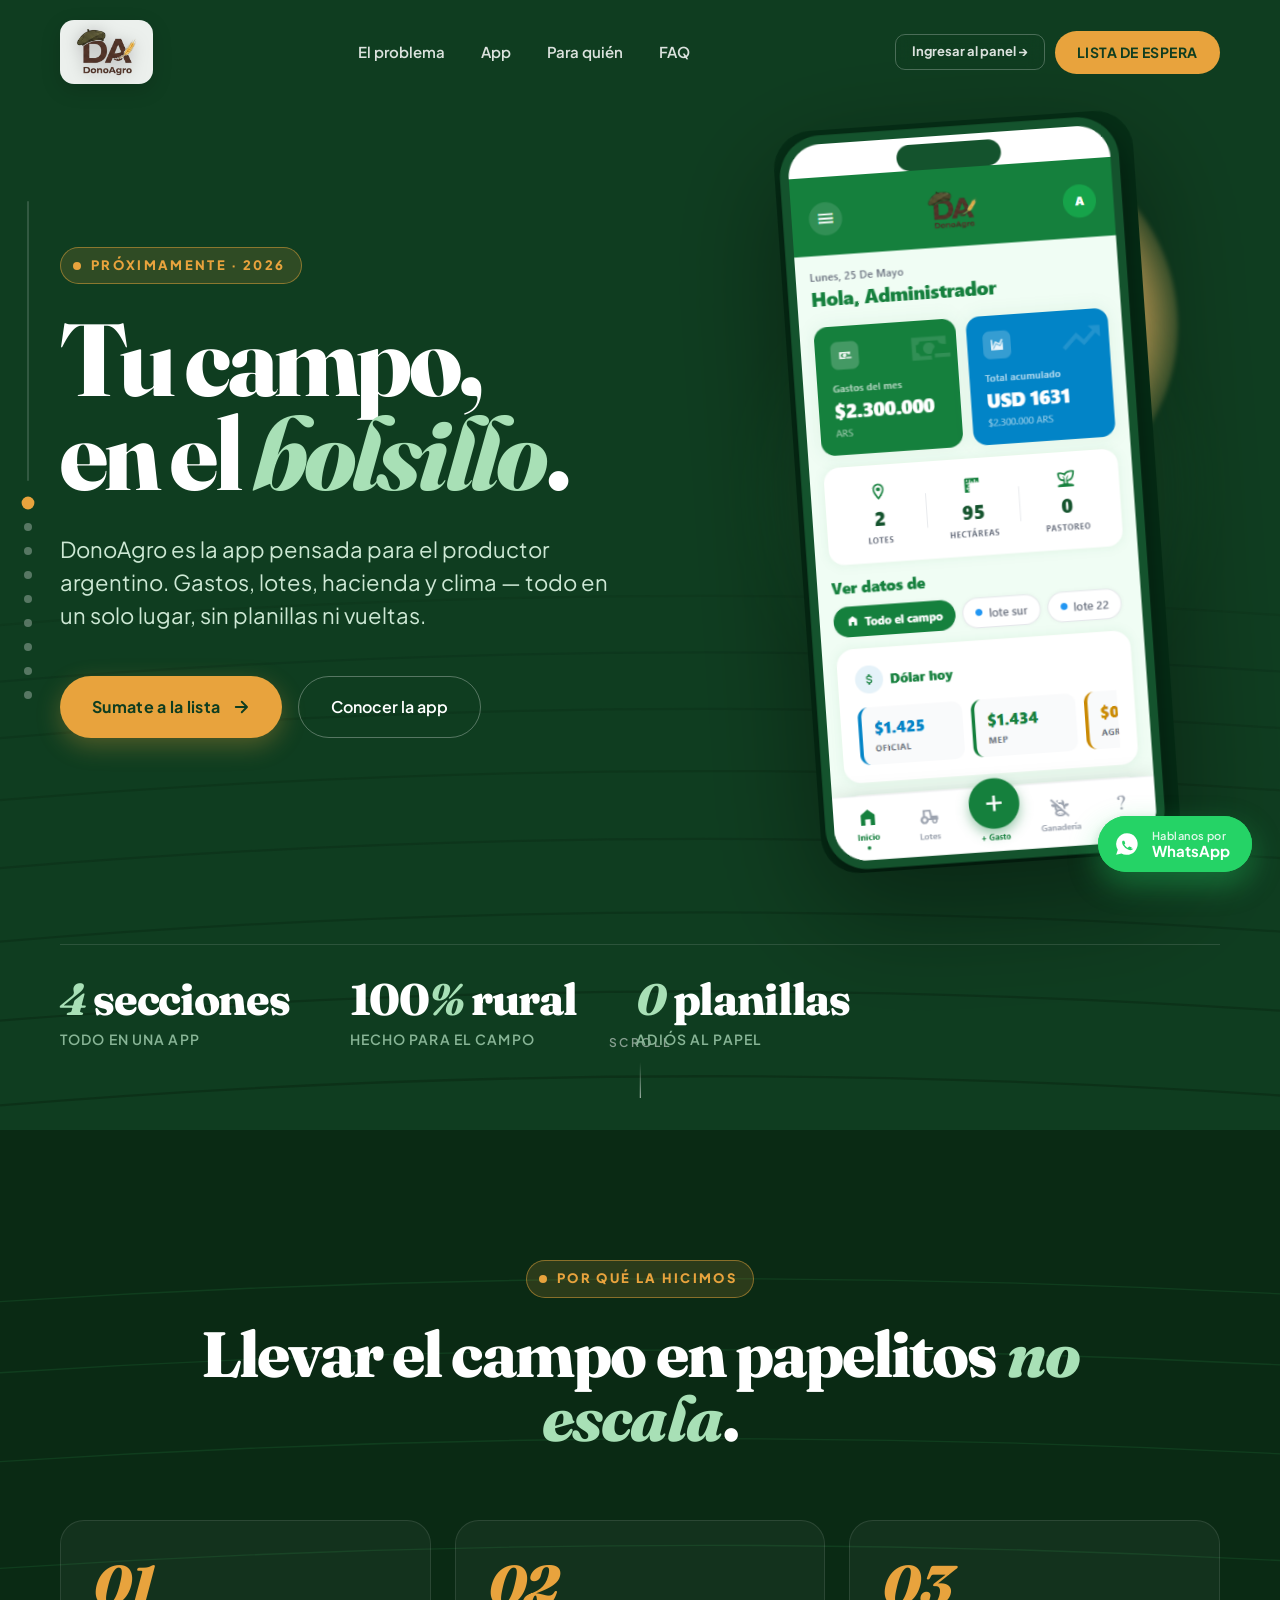
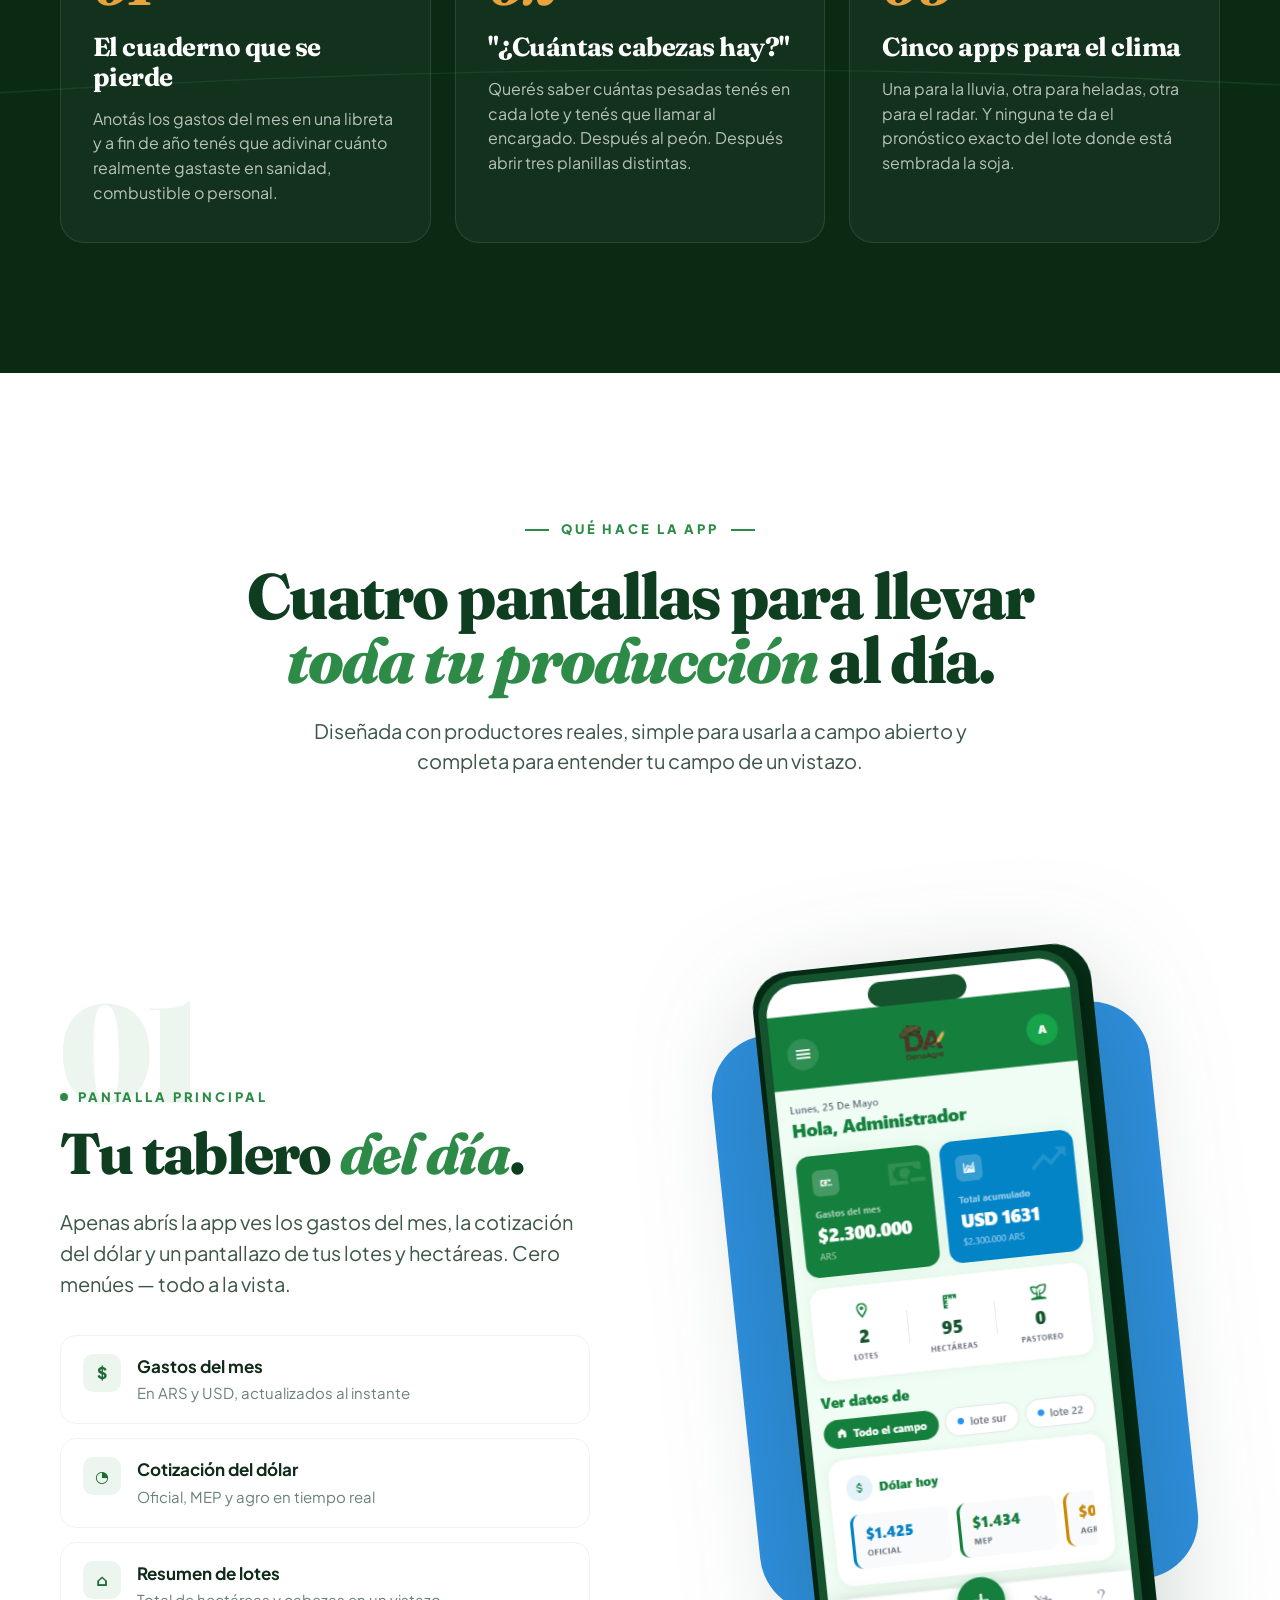
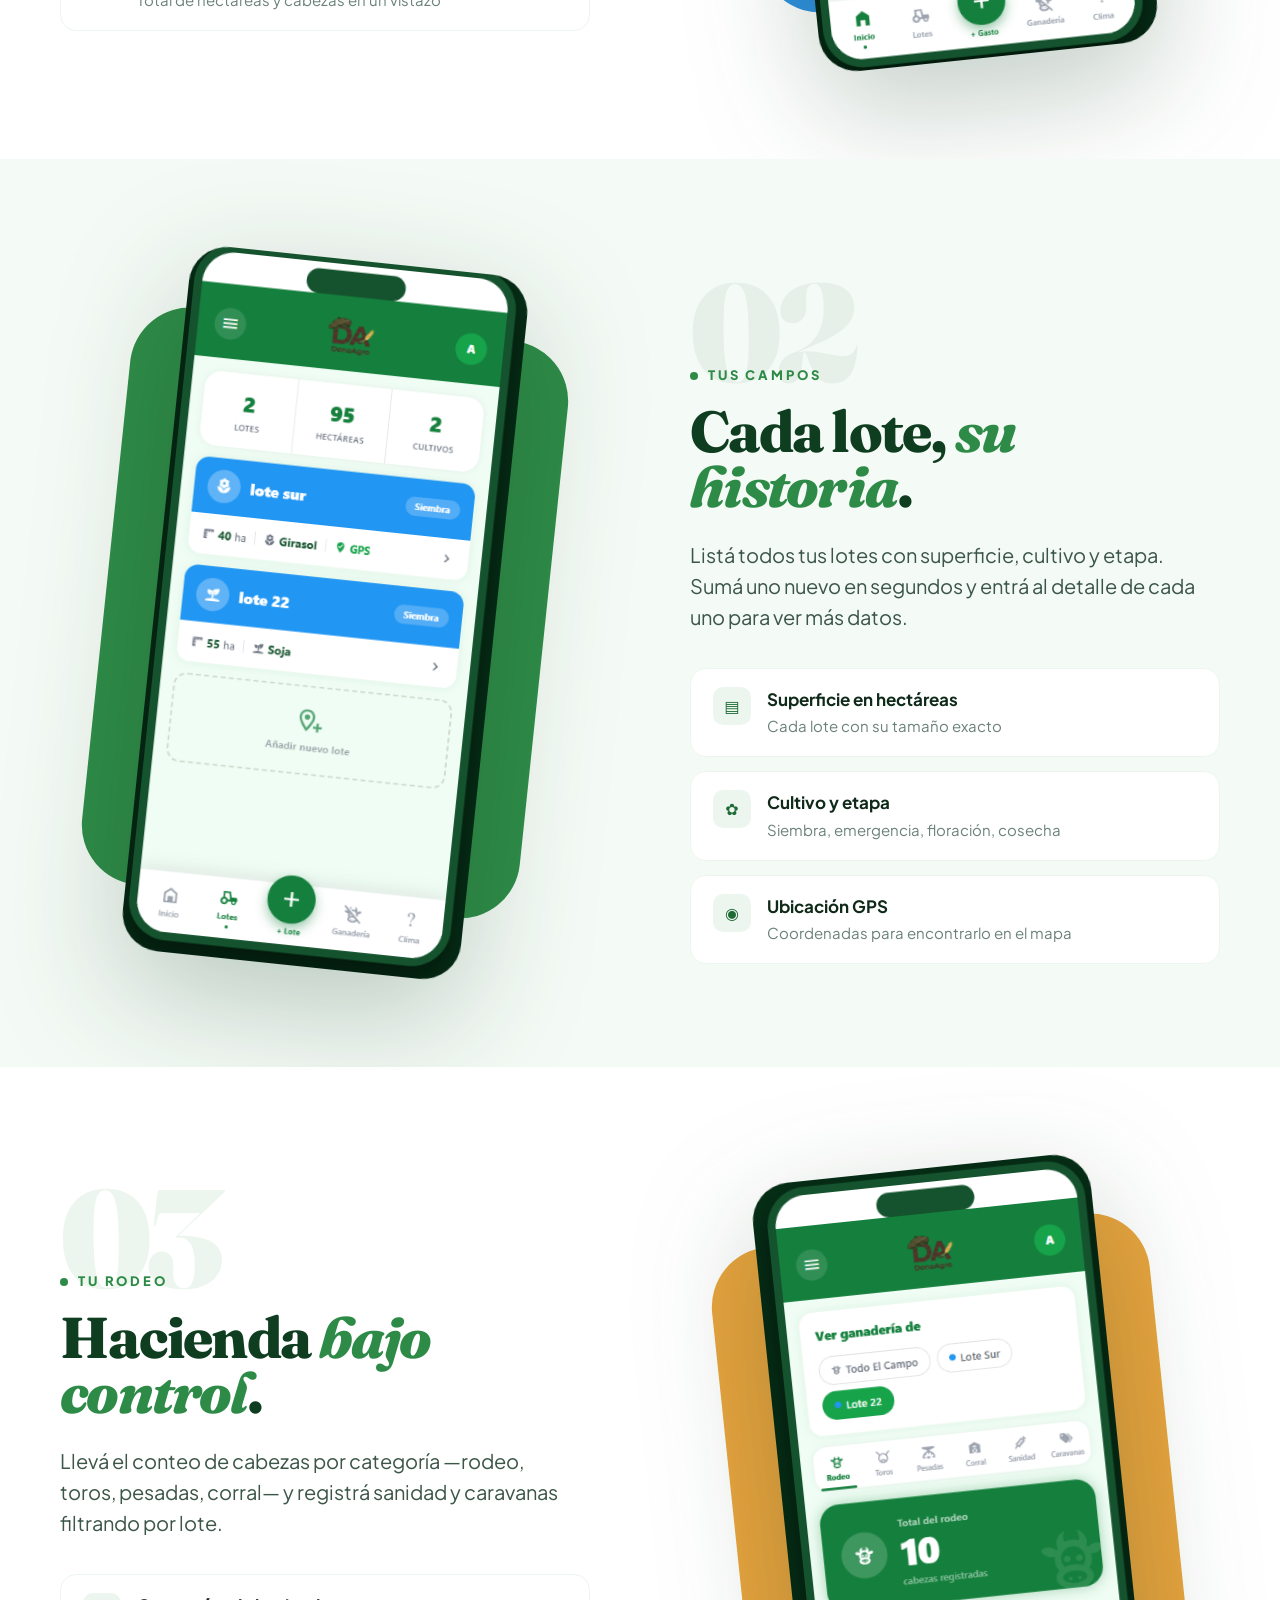
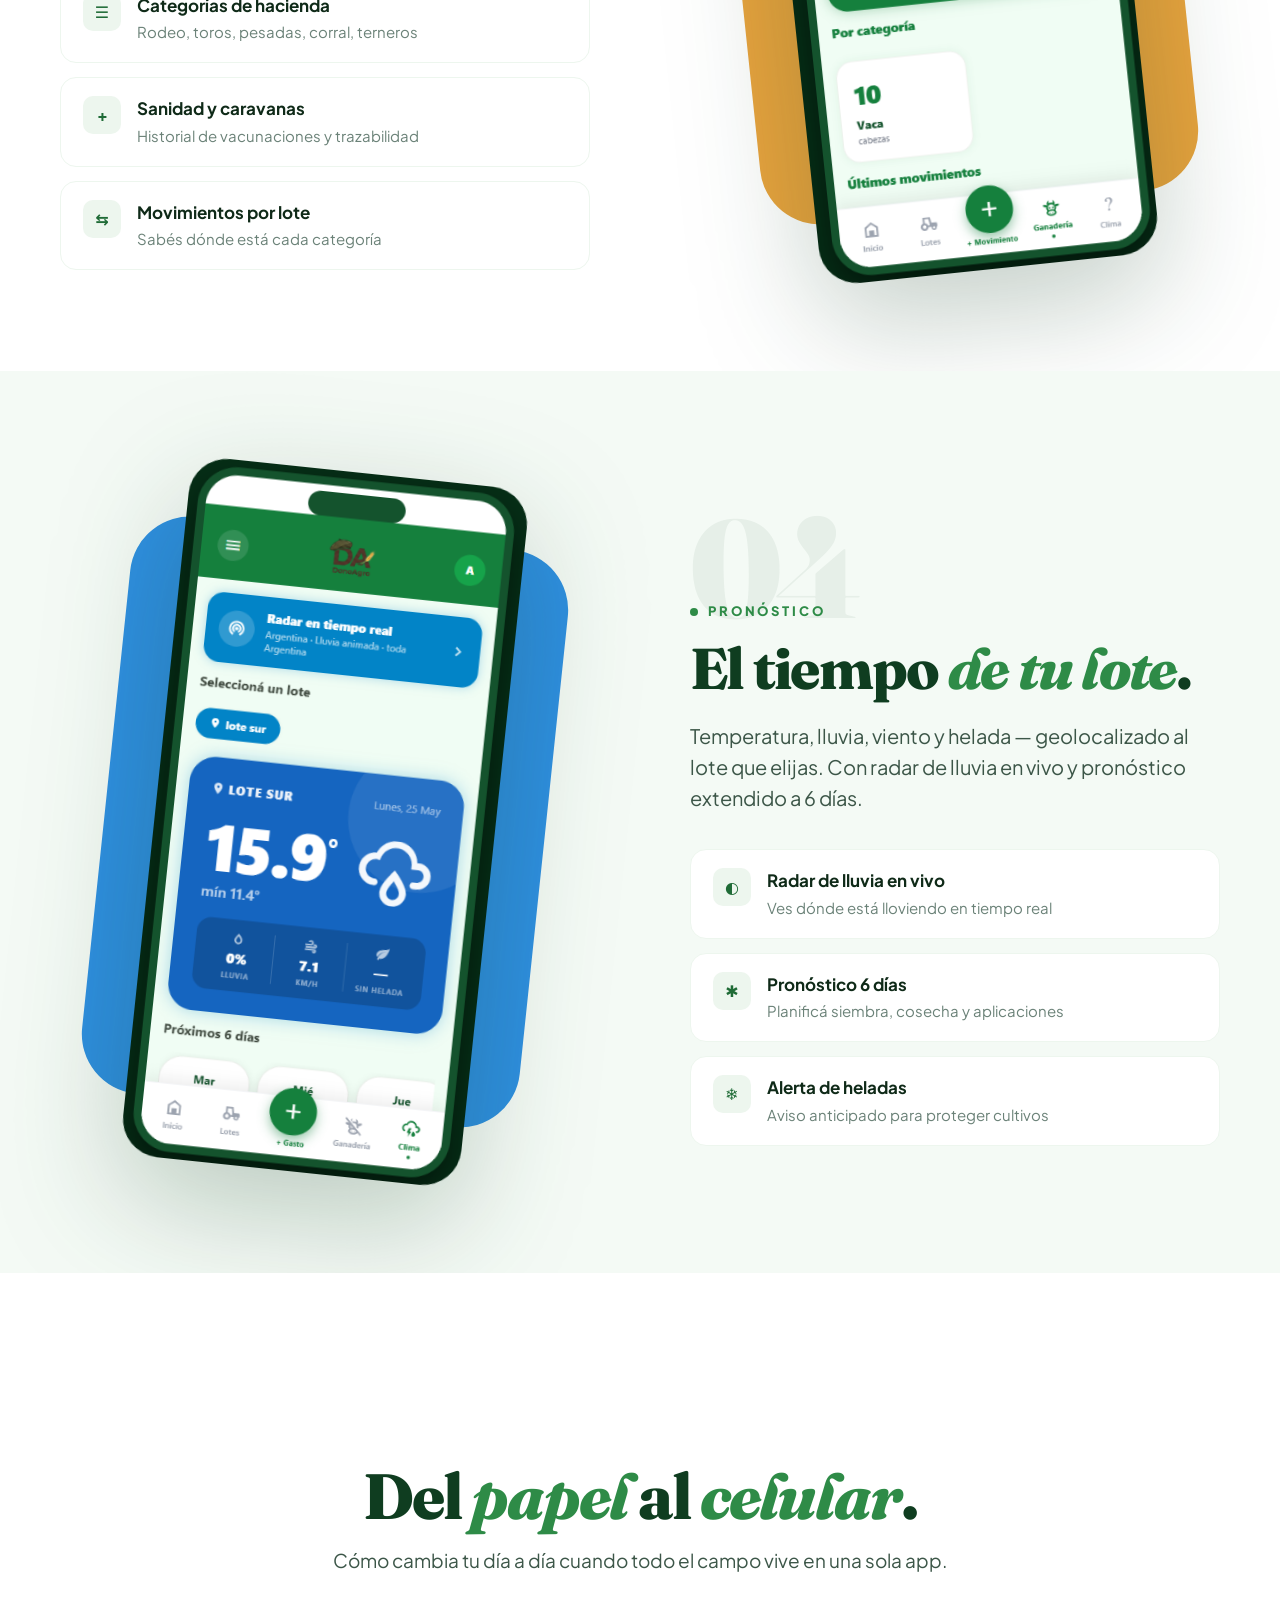
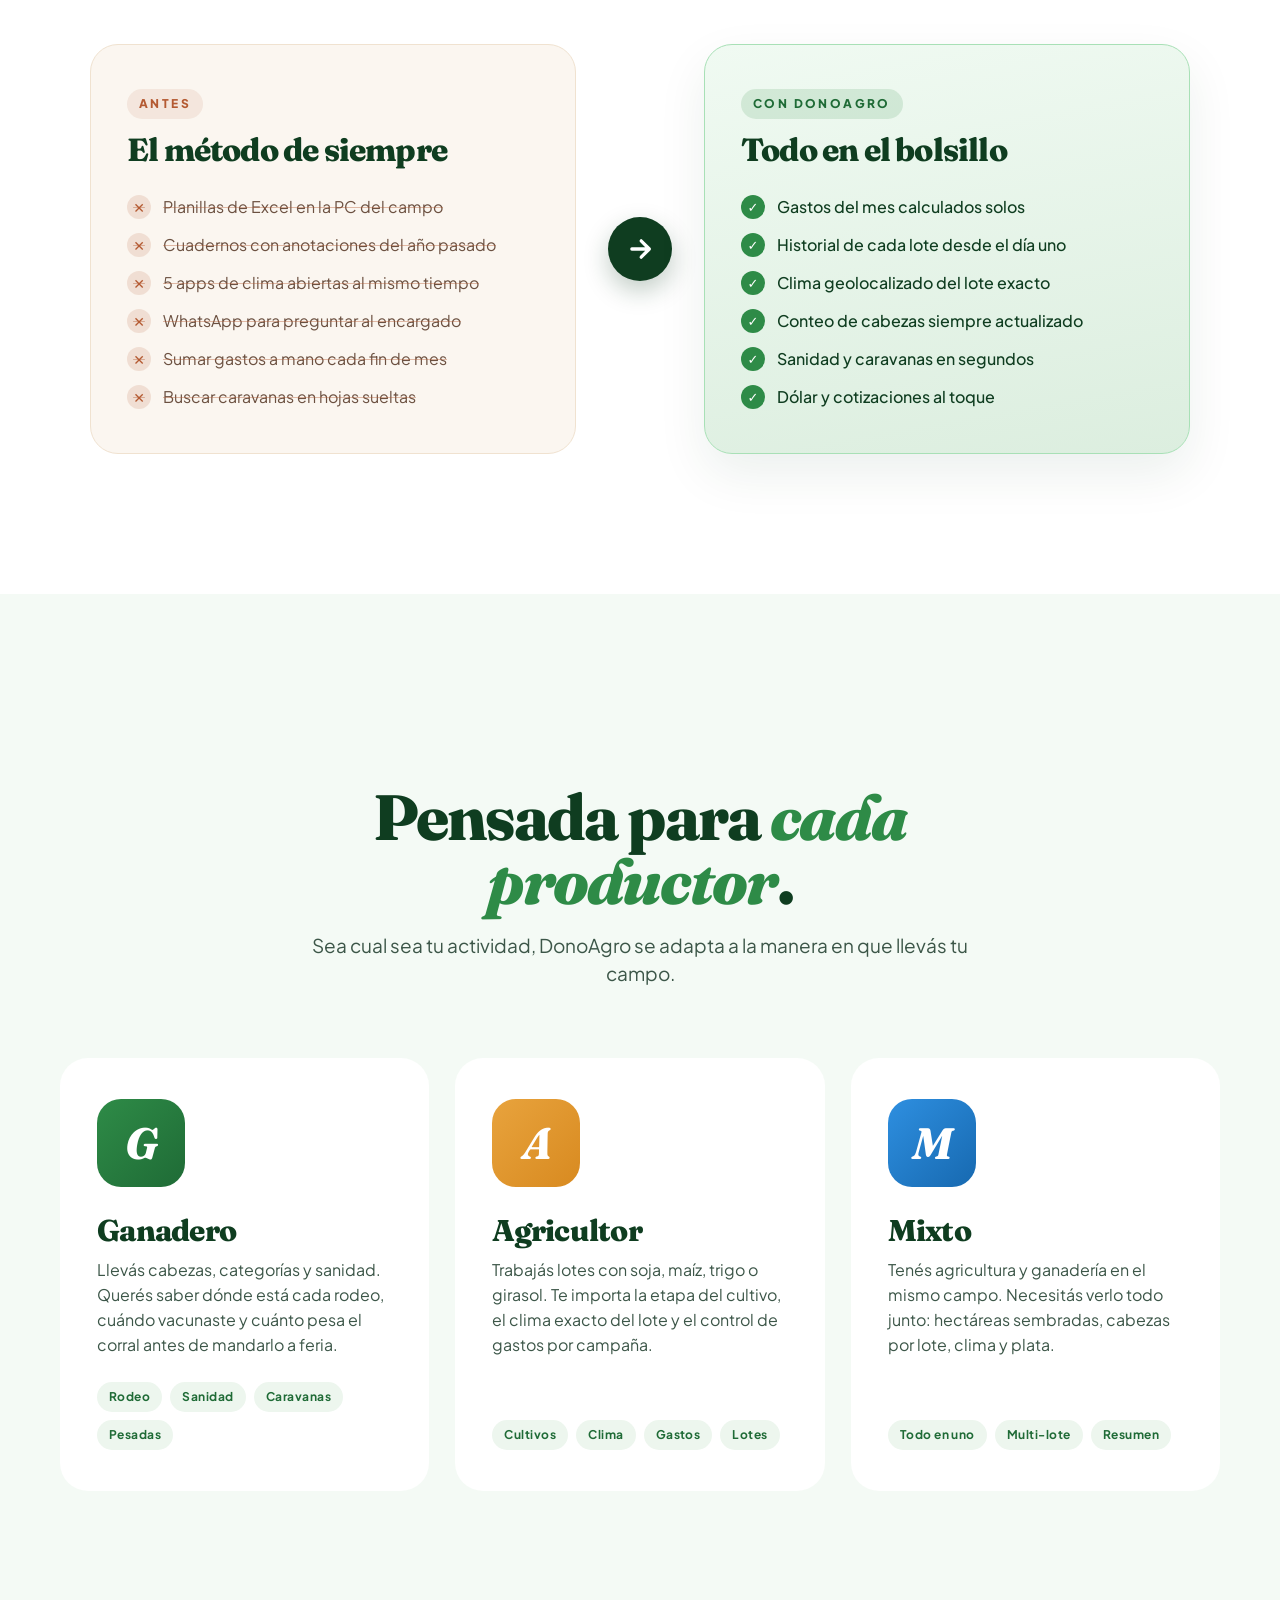
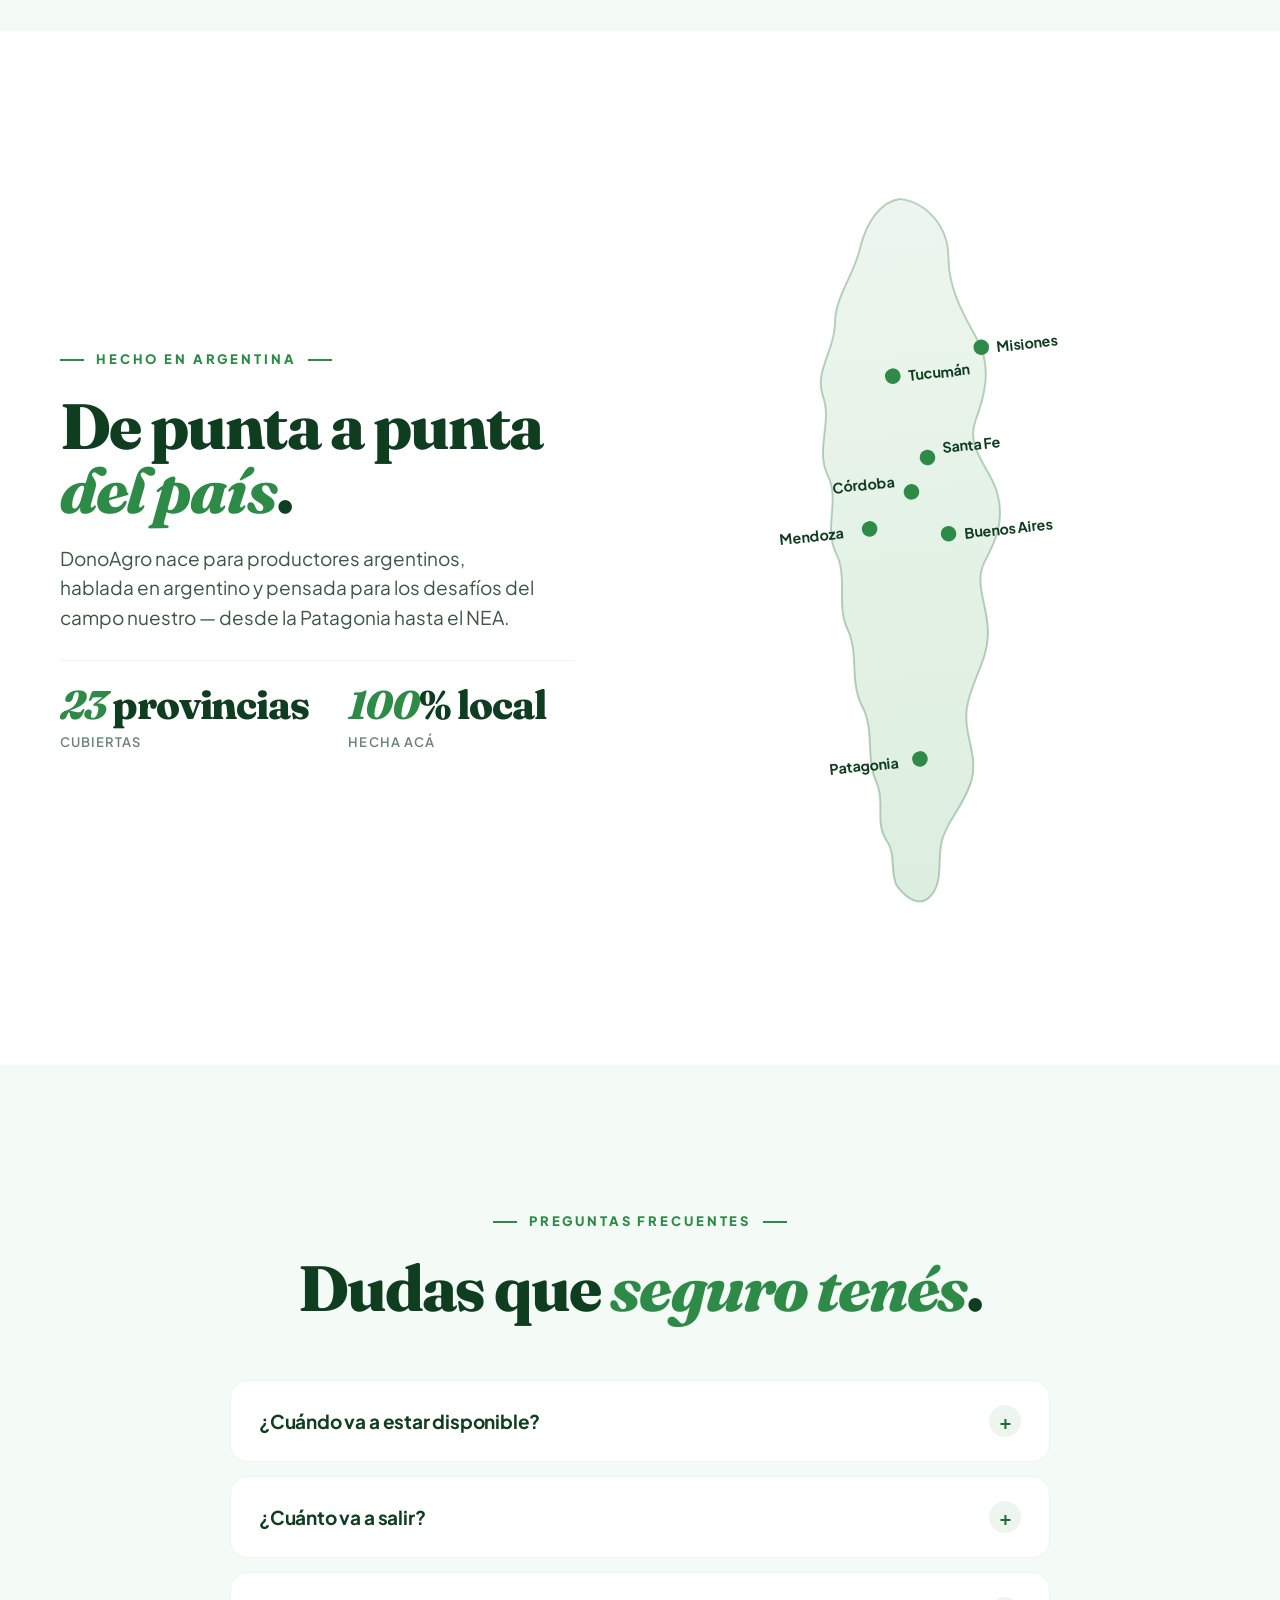
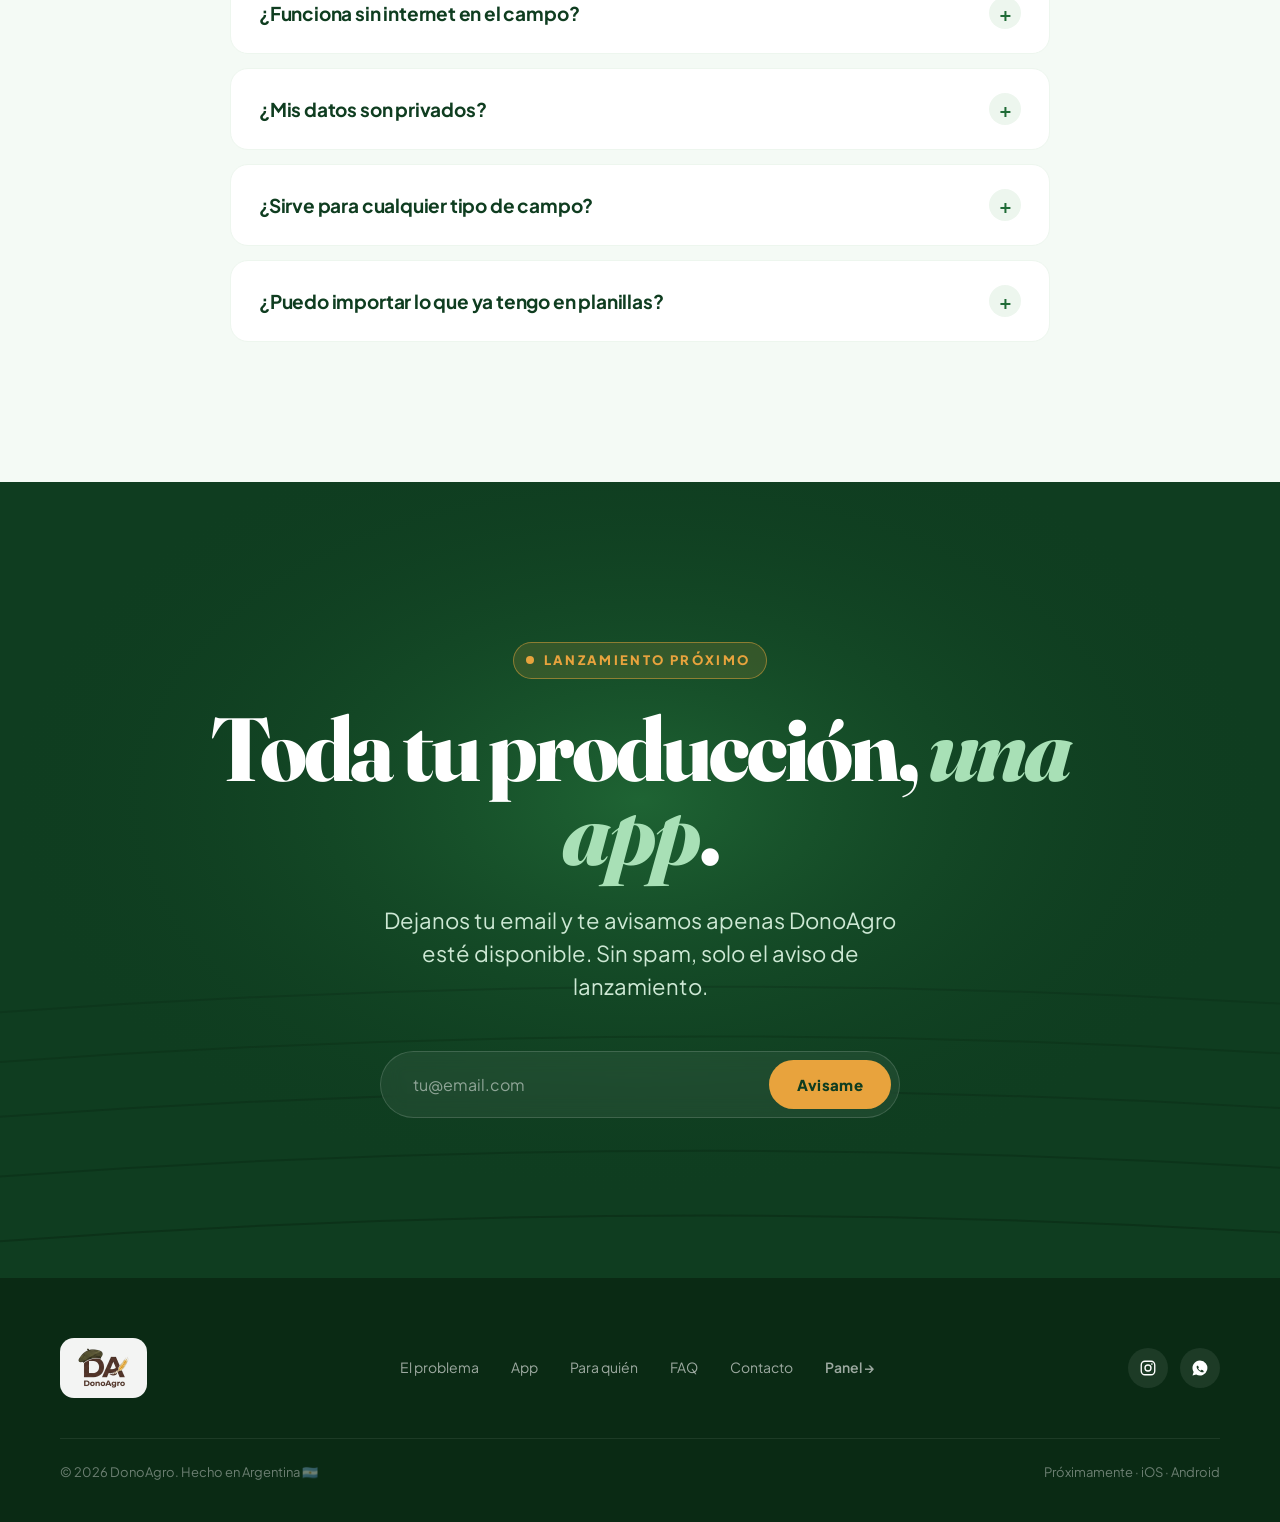
==== commit 938fde15: "feat: add 'Ingresar al panel' button linking to web panel (Vercel)" ====
--- a/index.html
+++ b/index.html
@@ -55,7 +55,12 @@
     <a href="#paraquien">Para quién</a>
     <a href="#faq">FAQ</a>
   </div>
-  <a href="#cta" class="nav-cta">Lista de espera</a>
+  <div style="display:flex;align-items:center;gap:10px;">
+    <a href="https://web-iota-three-80.vercel.app/login" class="nav-panel-btn" style="padding:7px 16px;border-radius:10px;border:1.5px solid rgba(255,255,255,0.25);font-size:13px;font-weight:700;color:rgba(255,255,255,0.85);text-decoration:none;transition:all 0.2s;backdrop-filter:blur(8px);">
+      Ingresar al panel →
+    </a>
+    <a href="#cta" class="nav-cta">Lista de espera</a>
+  </div>
 </nav>
 
 <!-- ============ HERO ============ -->
@@ -658,6 +663,7 @@
       <a href="#paraquien">Para quién</a>
       <a href="#faq">FAQ</a>
       <a href="#cta">Contacto</a>
+      <a href="https://web-iota-three-80.vercel.app/login" style="color:rgba(255,255,255,0.6);font-weight:600;">Panel →</a>
     </div>
     <div class="footer-socials">
       <a href="https://www.instagram.com/donoagro/" target="_blank" rel="noopener" aria-label="Instagram">
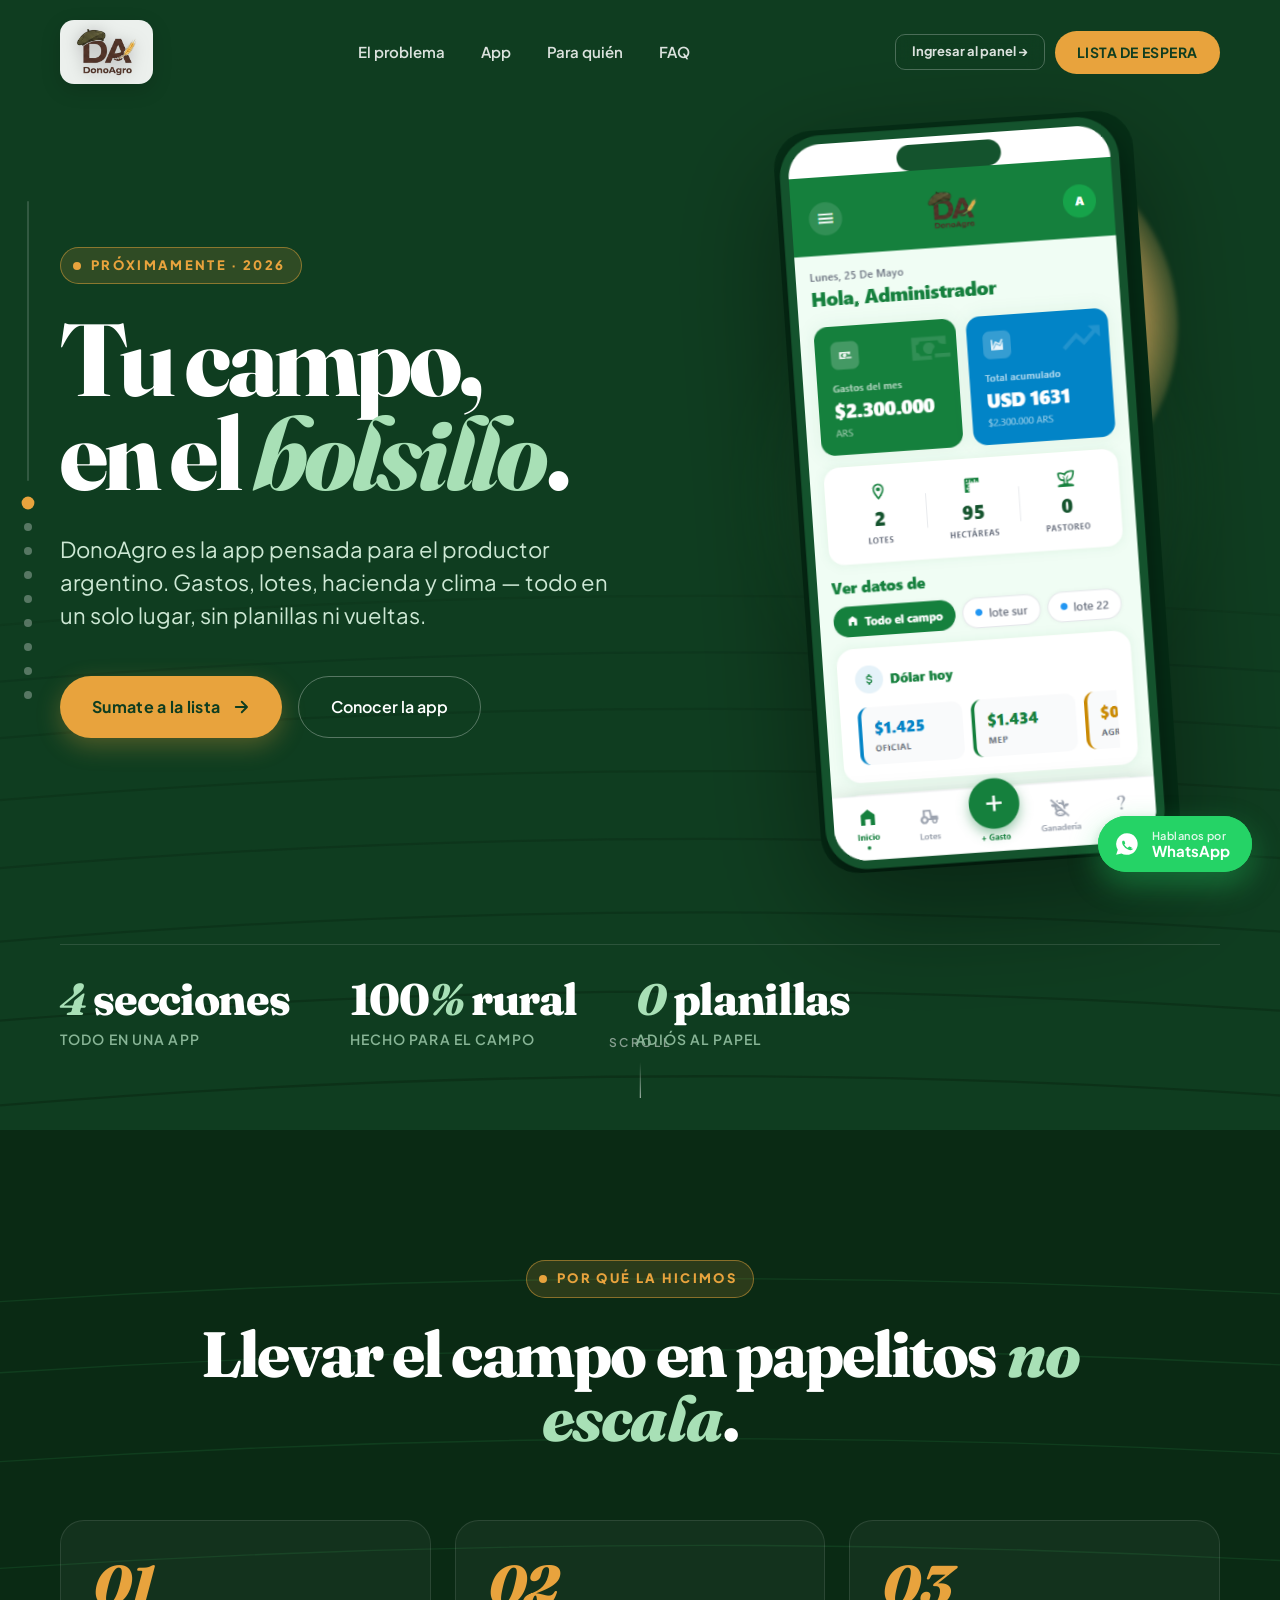
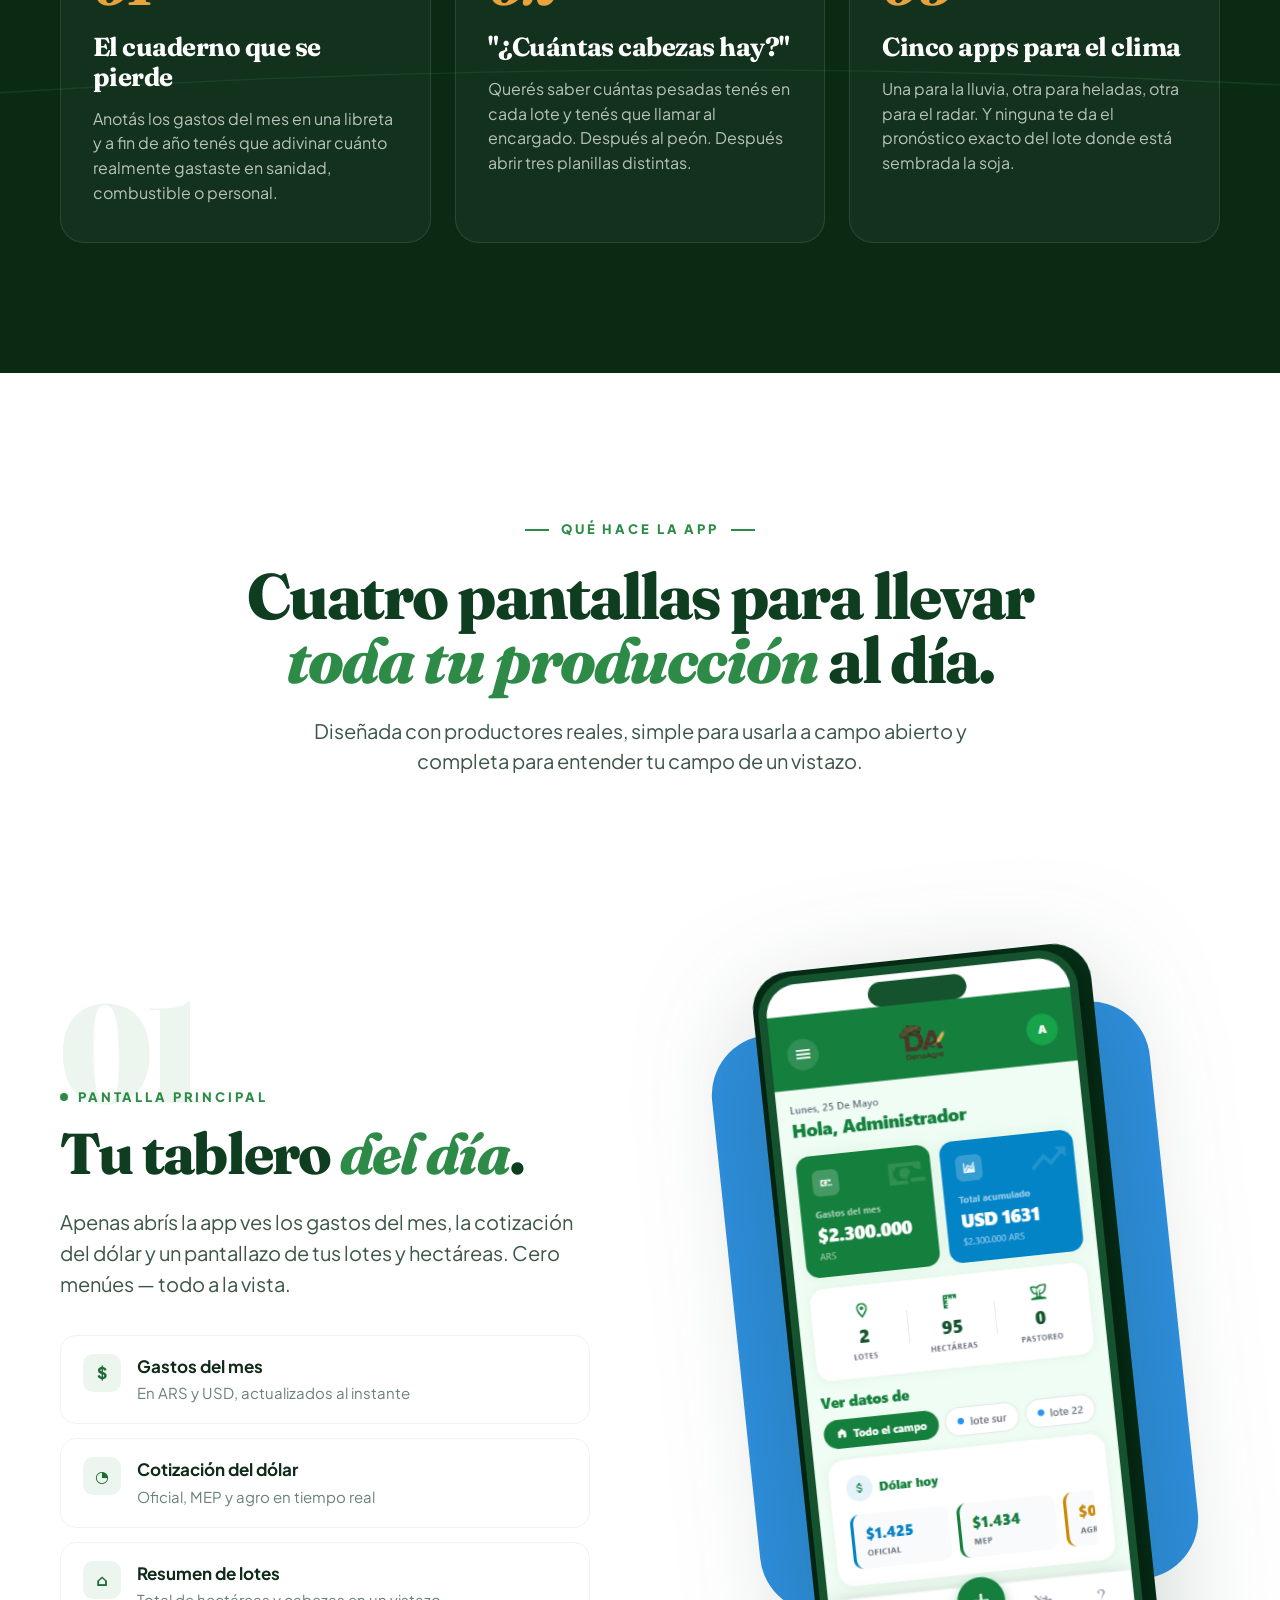
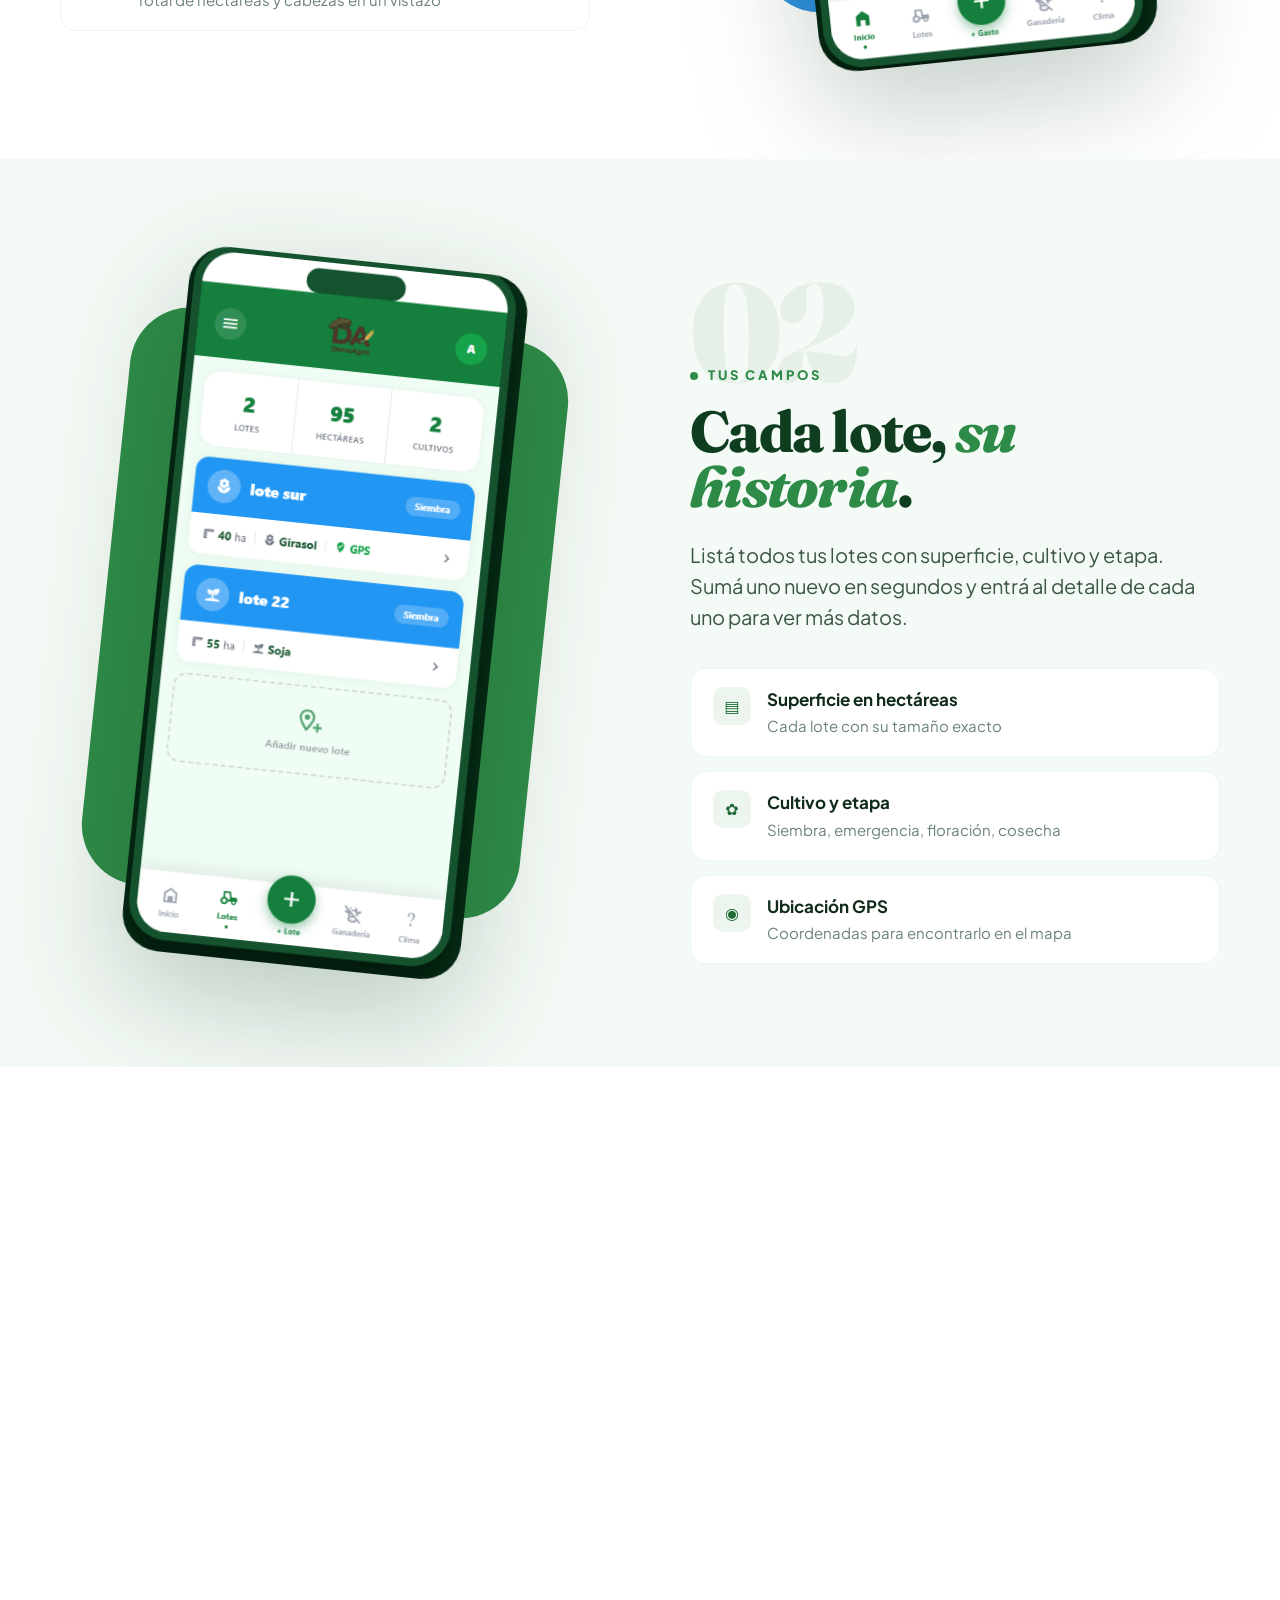
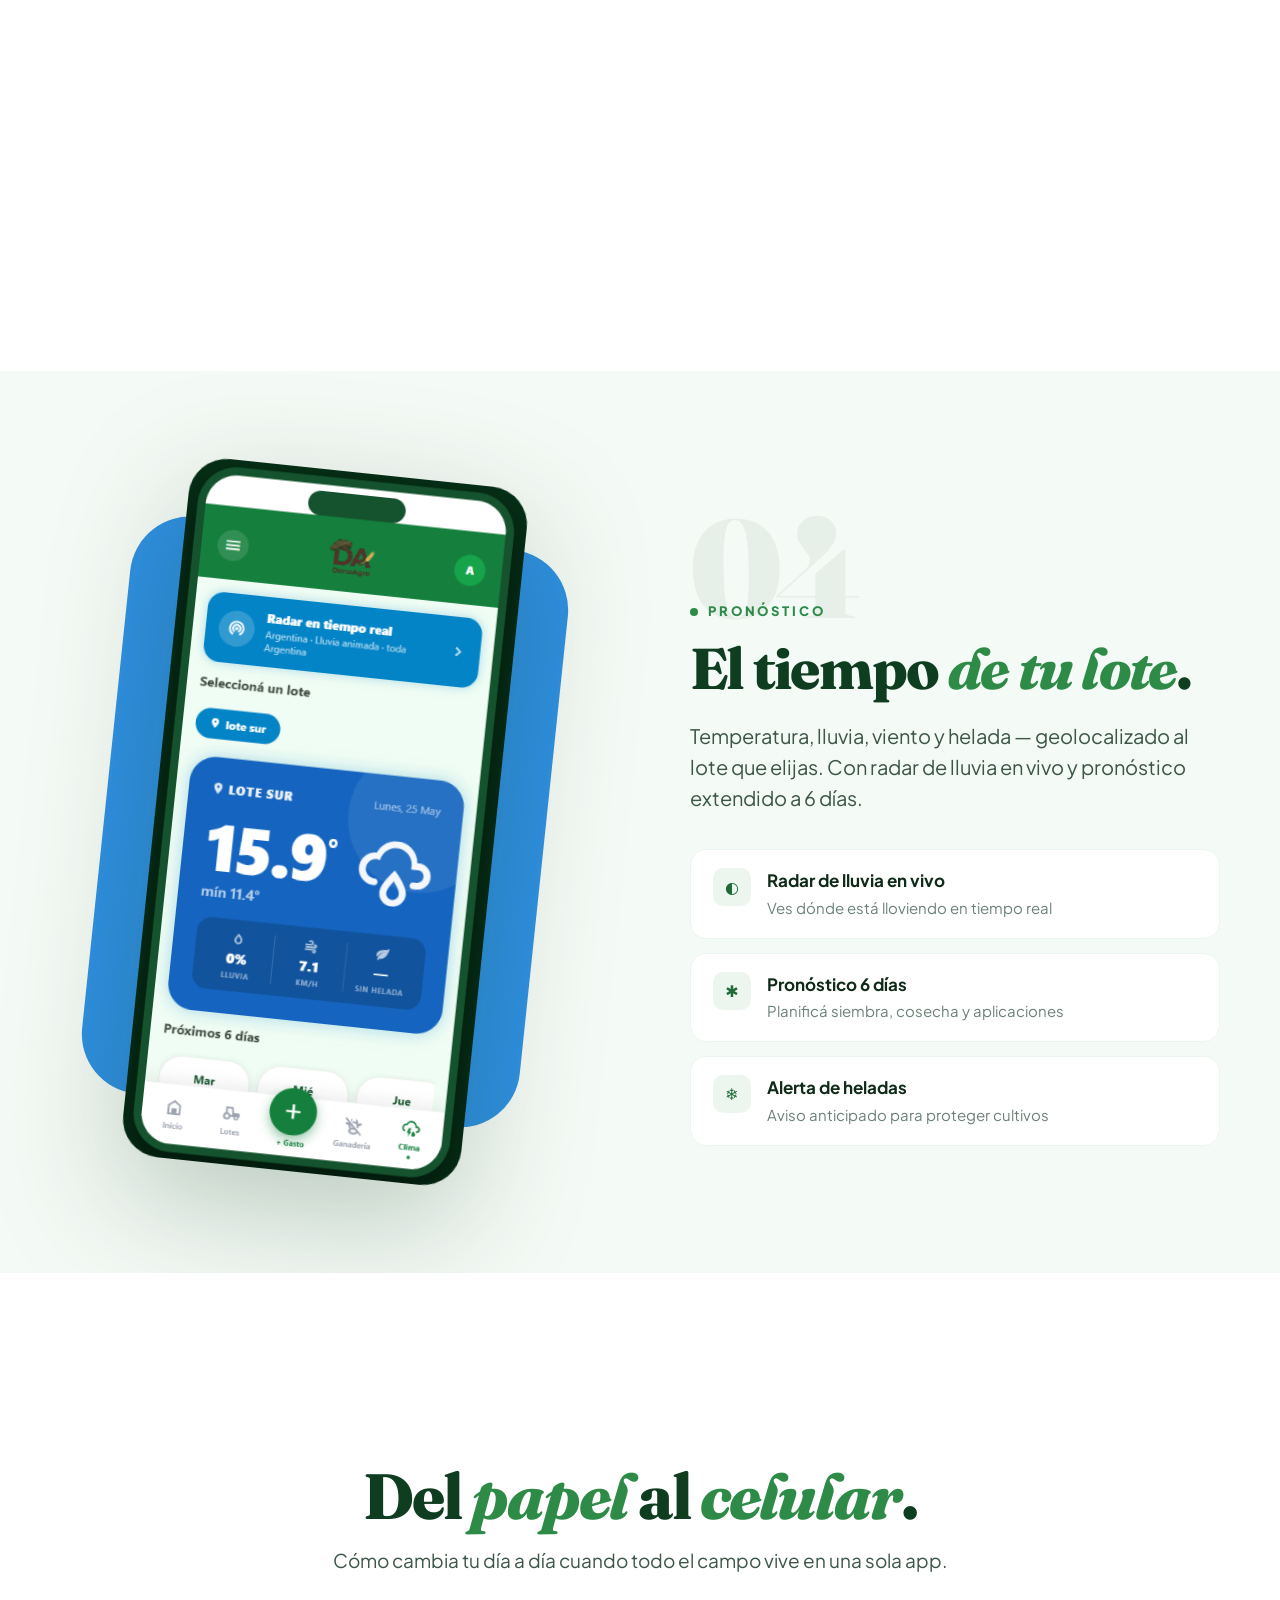
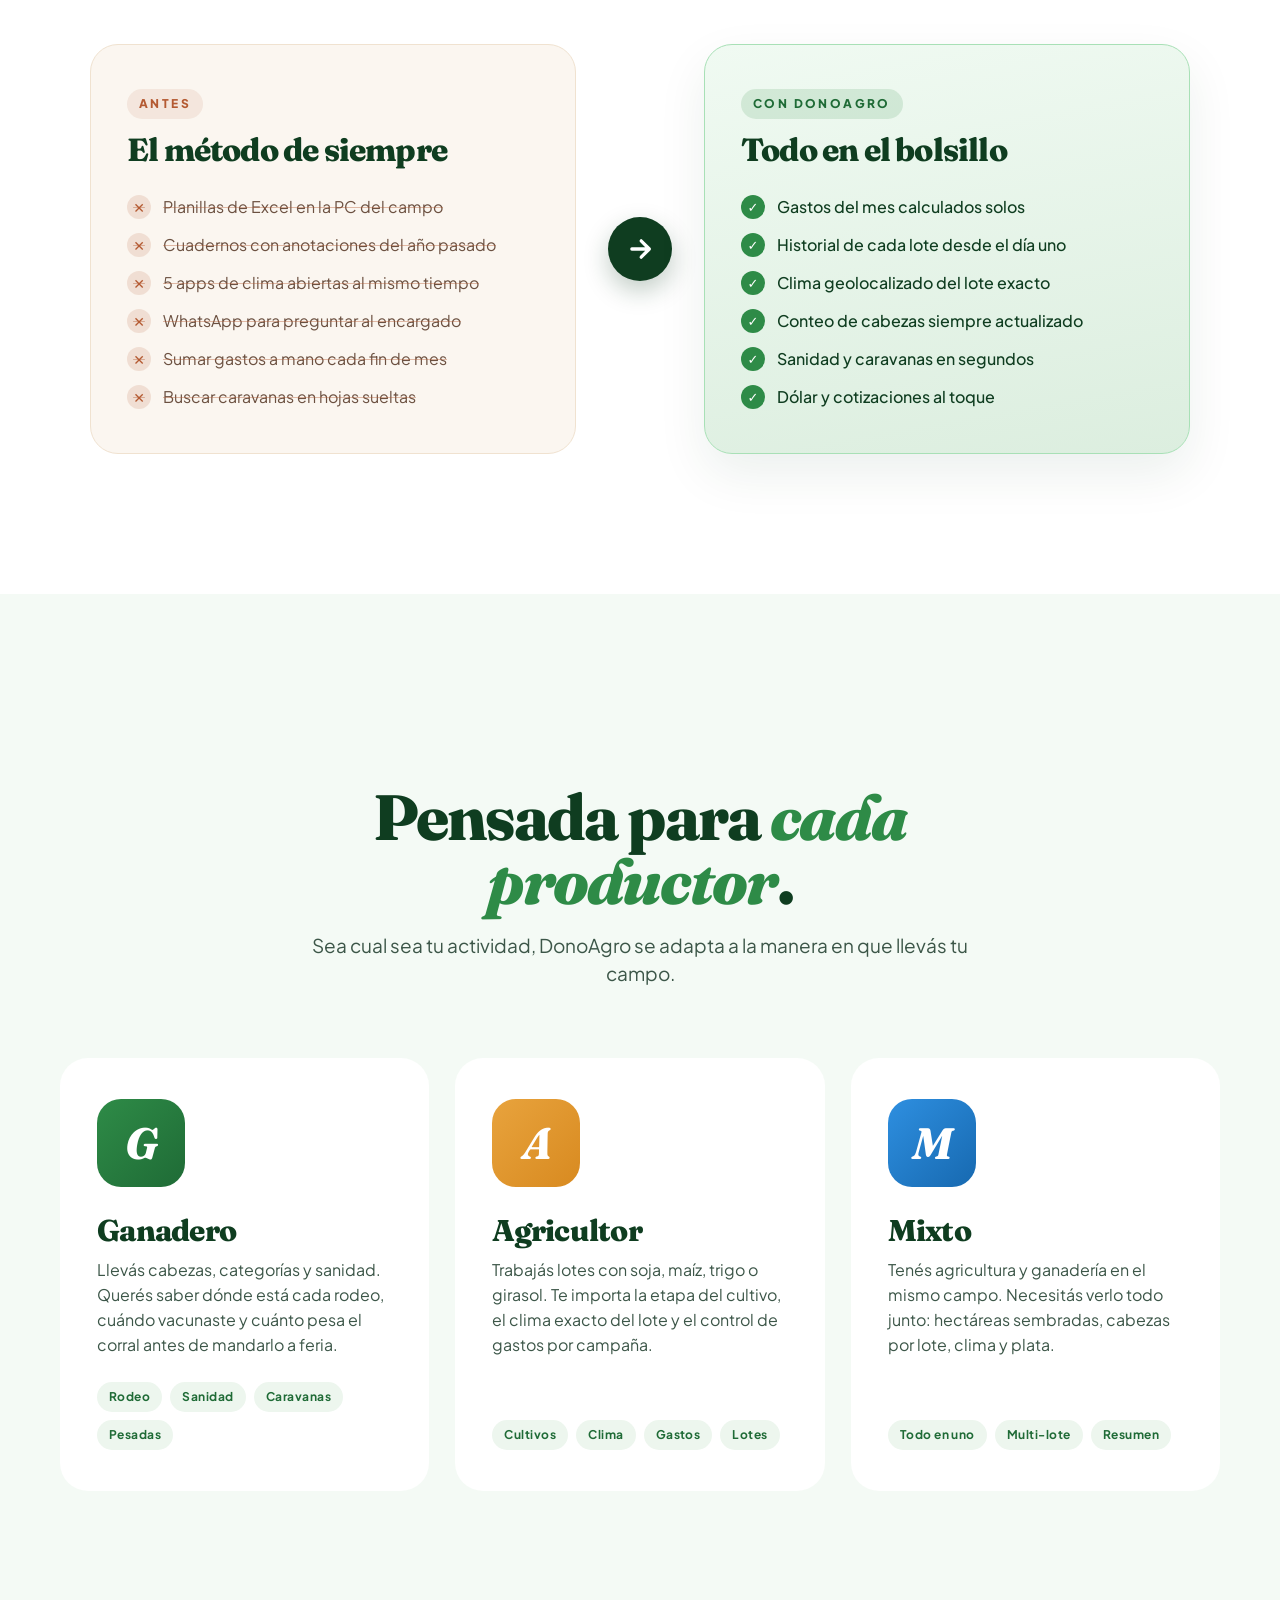
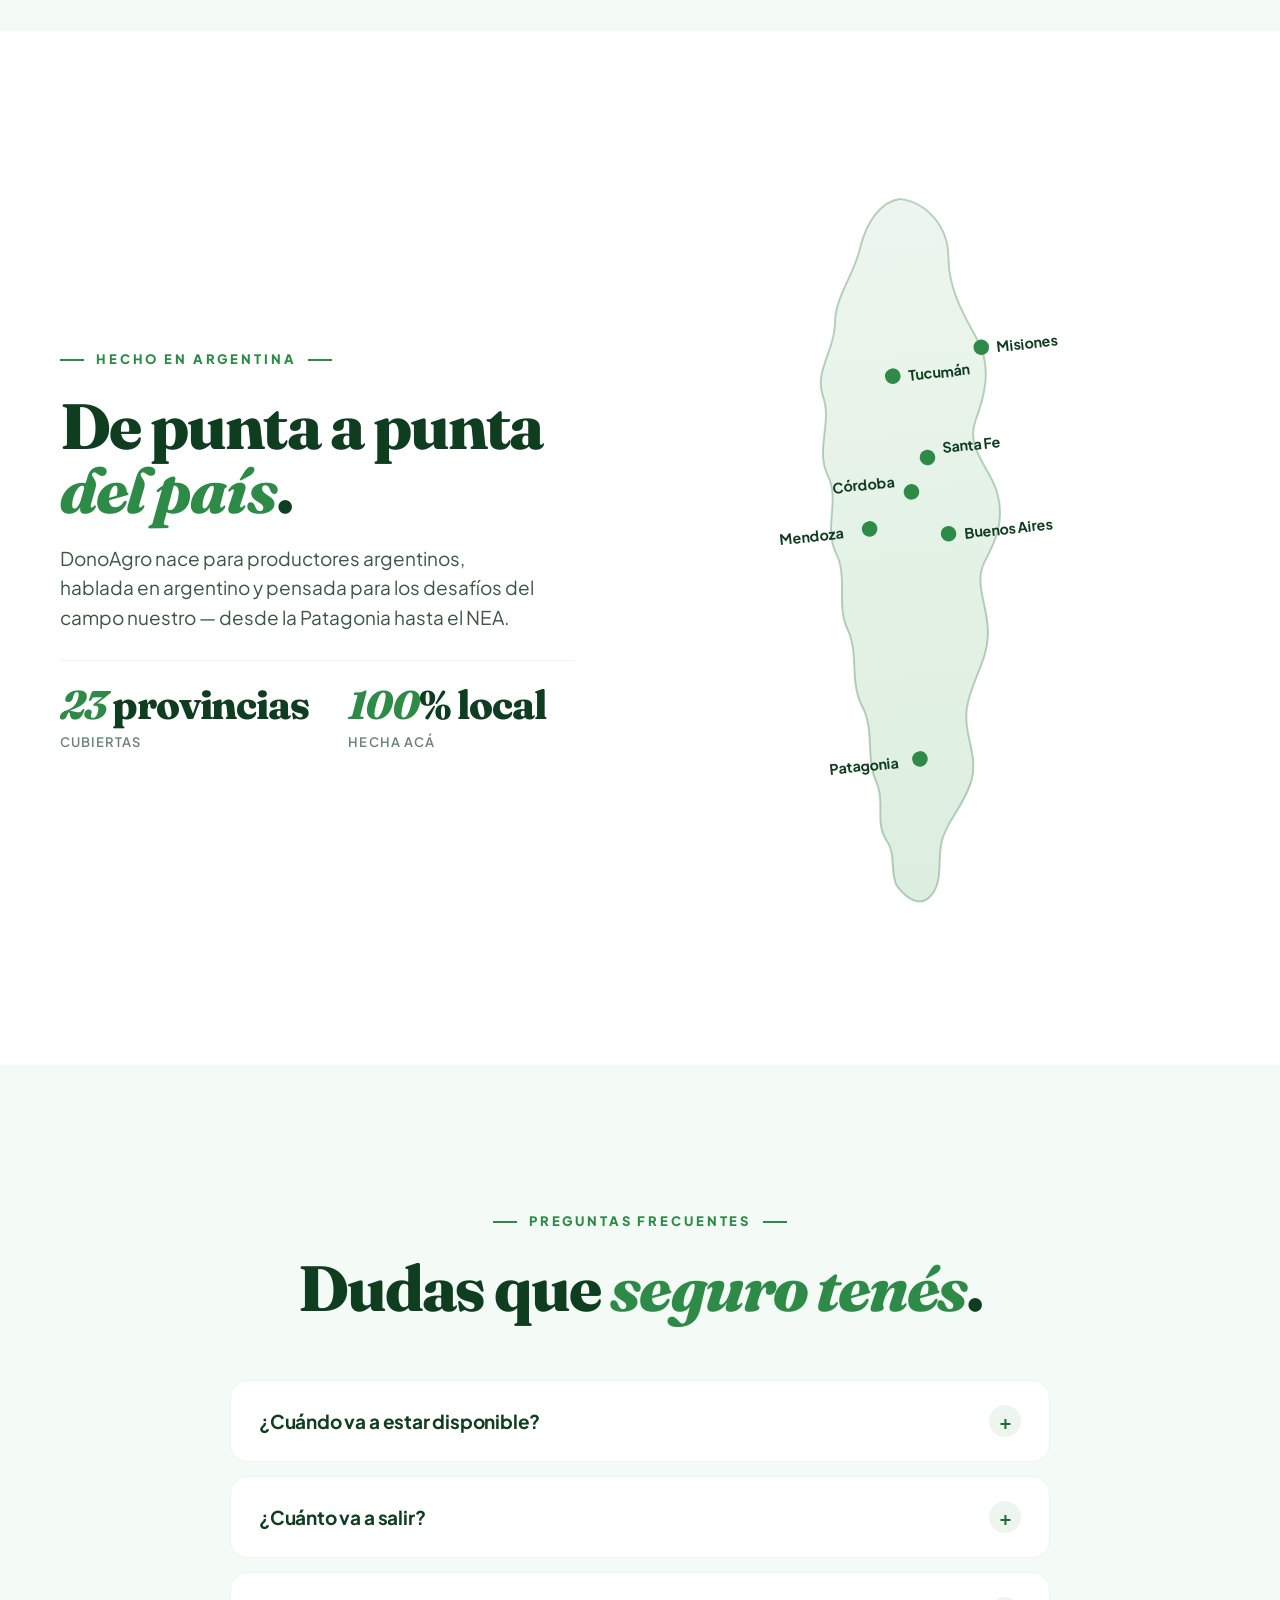
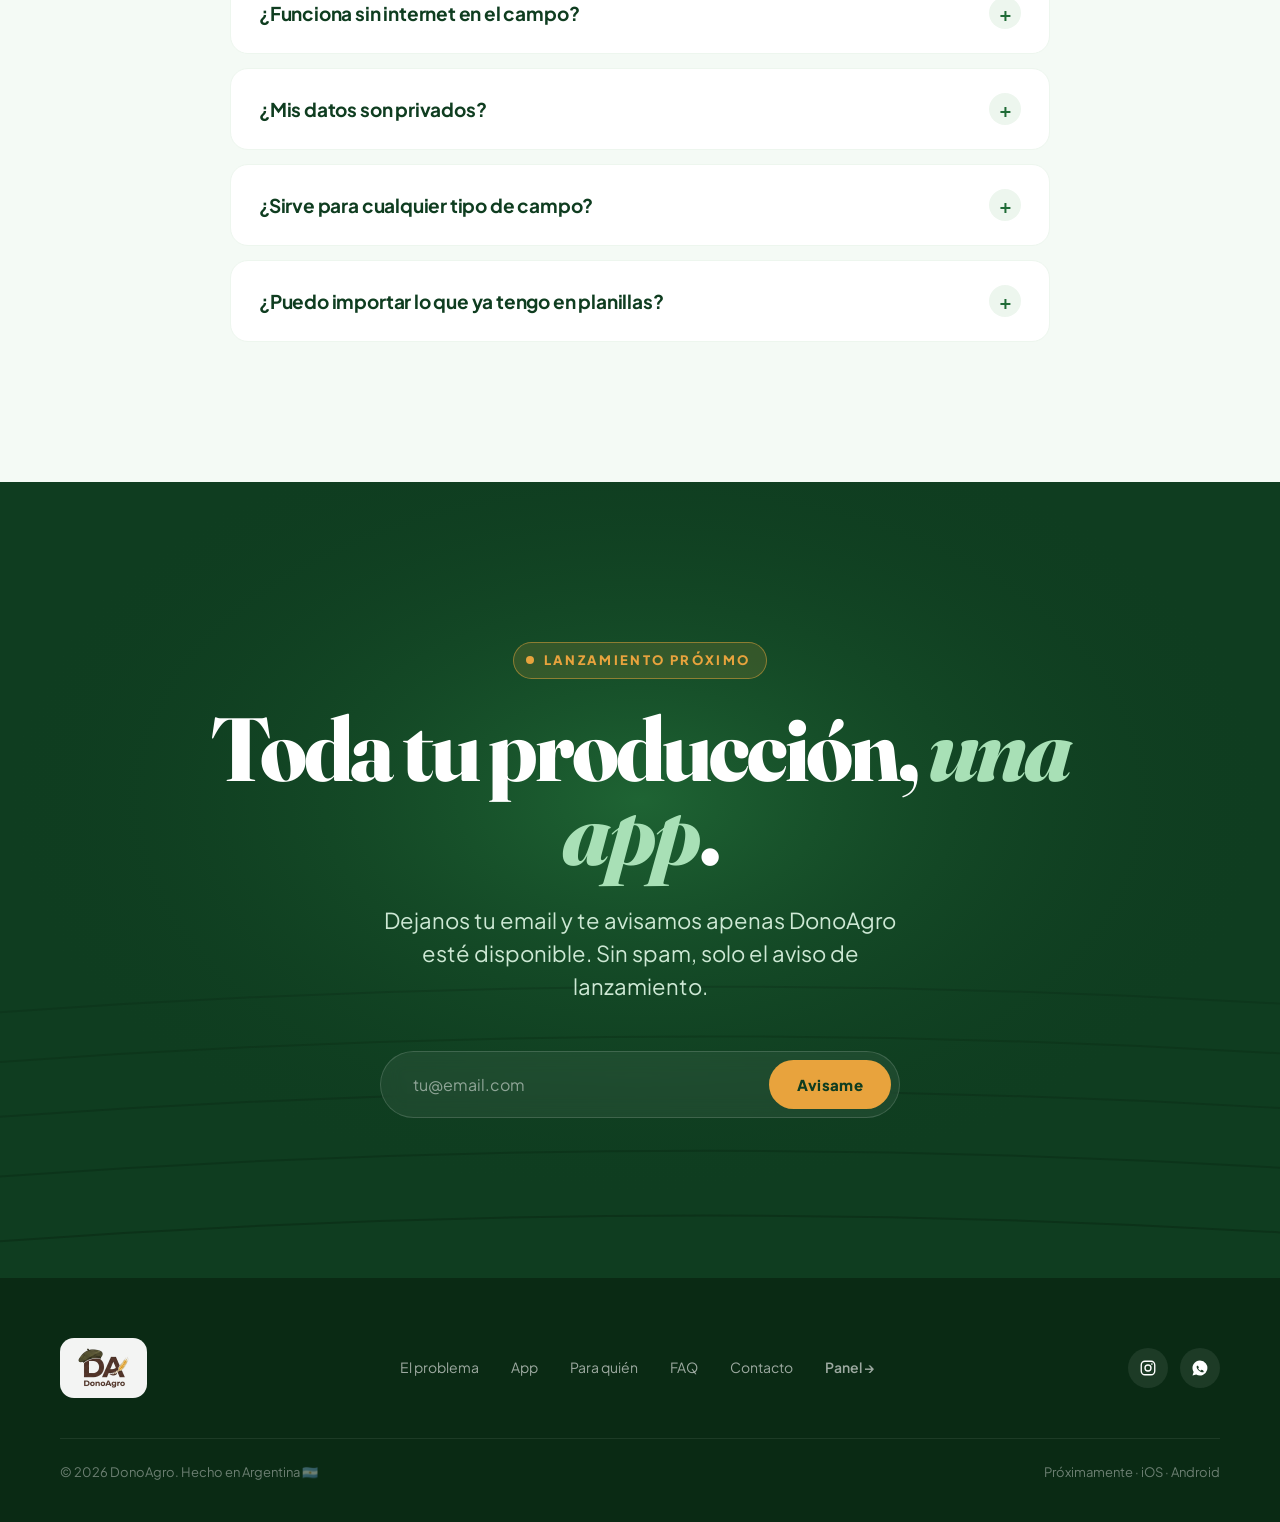
==== commit 93f6db16: "fix: update panel links to final donoagro.com domain" ====
--- a/index.html
+++ b/index.html
@@ -56,7 +56,7 @@
     <a href="#faq">FAQ</a>
   </div>
   <div style="display:flex;align-items:center;gap:10px;">
-    <a href="https://web-iota-three-80.vercel.app/login" class="nav-panel-btn" style="padding:7px 16px;border-radius:10px;border:1.5px solid rgba(255,255,255,0.25);font-size:13px;font-weight:700;color:rgba(255,255,255,0.85);text-decoration:none;transition:all 0.2s;backdrop-filter:blur(8px);">
+    <a href="https://donoagro.com/login" class="nav-panel-btn" style="padding:7px 16px;border-radius:10px;border:1.5px solid rgba(255,255,255,0.25);font-size:13px;font-weight:700;color:rgba(255,255,255,0.85);text-decoration:none;transition:all 0.2s;backdrop-filter:blur(8px);">
       Ingresar al panel →
     </a>
     <a href="#cta" class="nav-cta">Lista de espera</a>
@@ -663,7 +663,7 @@
       <a href="#paraquien">Para quién</a>
       <a href="#faq">FAQ</a>
       <a href="#cta">Contacto</a>
-      <a href="https://web-iota-three-80.vercel.app/login" style="color:rgba(255,255,255,0.6);font-weight:600;">Panel →</a>
+      <a href="https://donoagro.com/login" style="color:rgba(255,255,255,0.6);font-weight:600;">Panel →</a>
     </div>
     <div class="footer-socials">
       <a href="https://www.instagram.com/donoagro/" target="_blank" rel="noopener" aria-label="Instagram">
